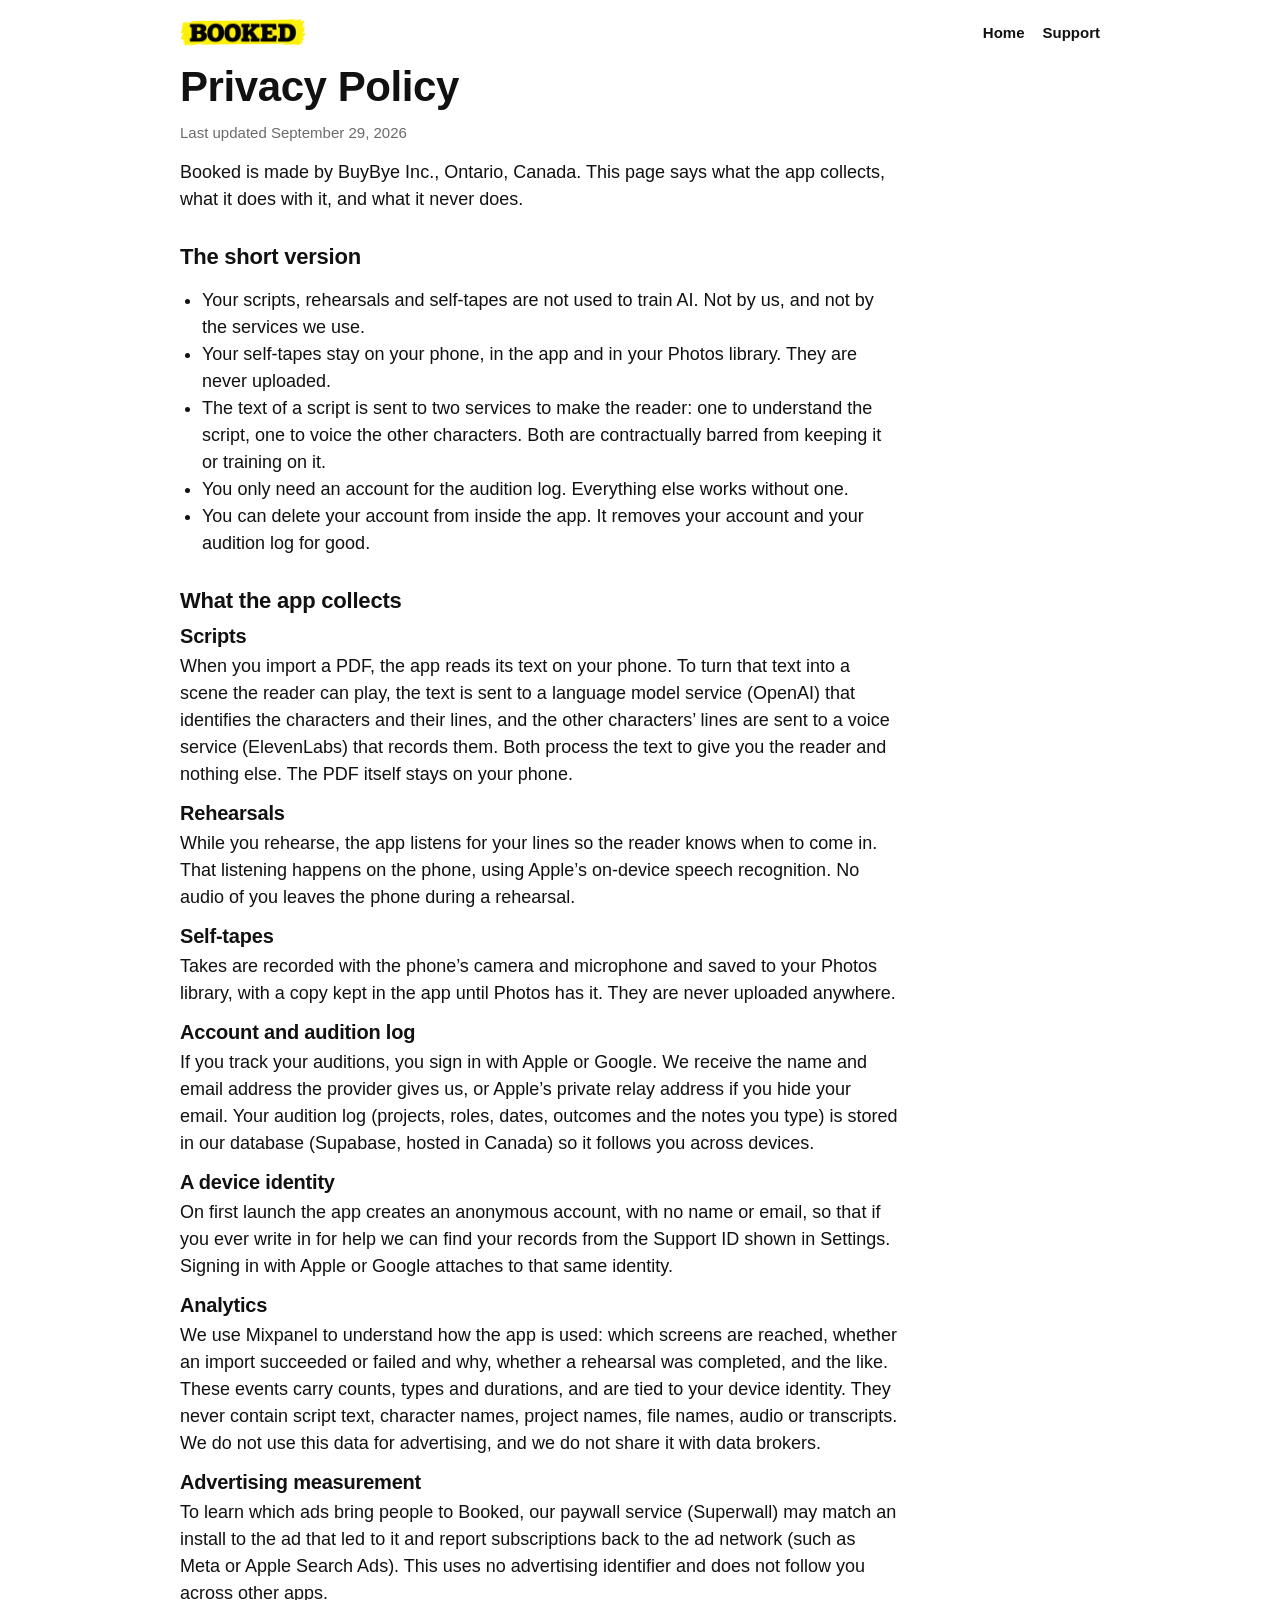
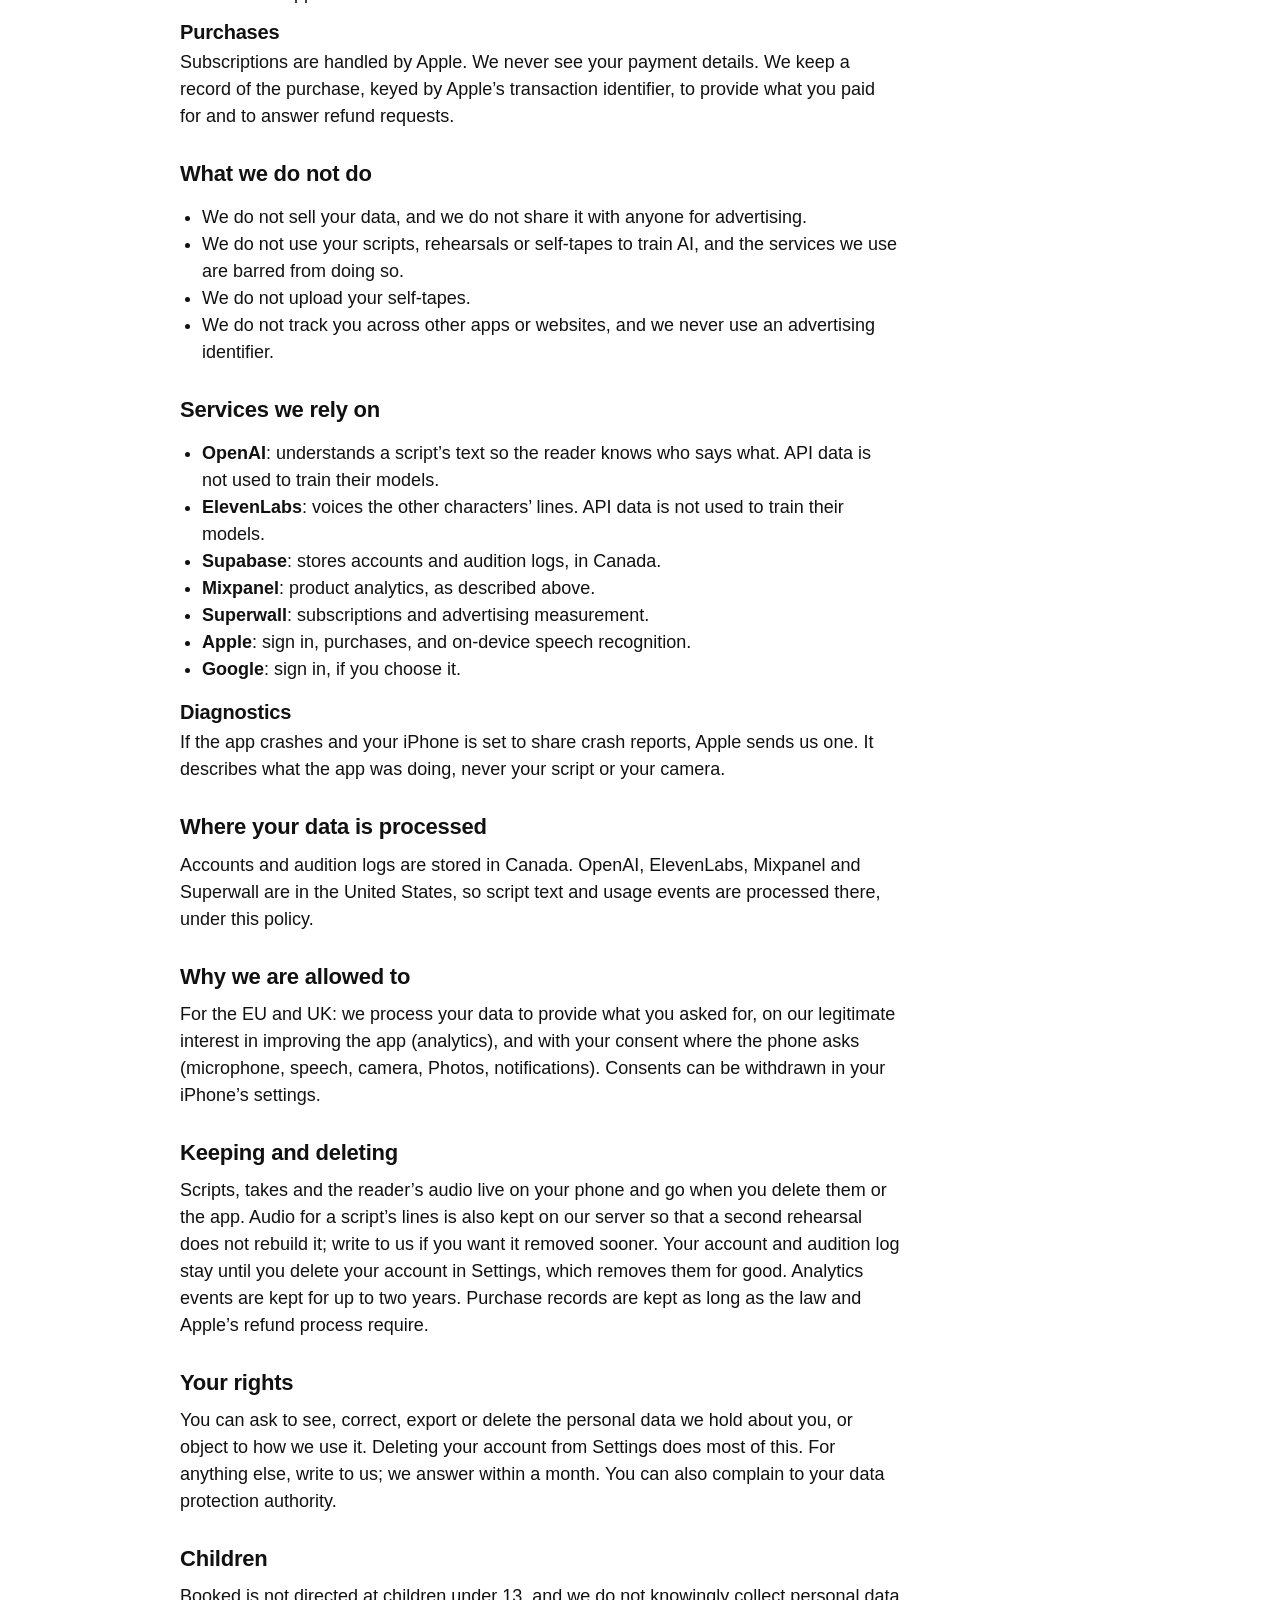
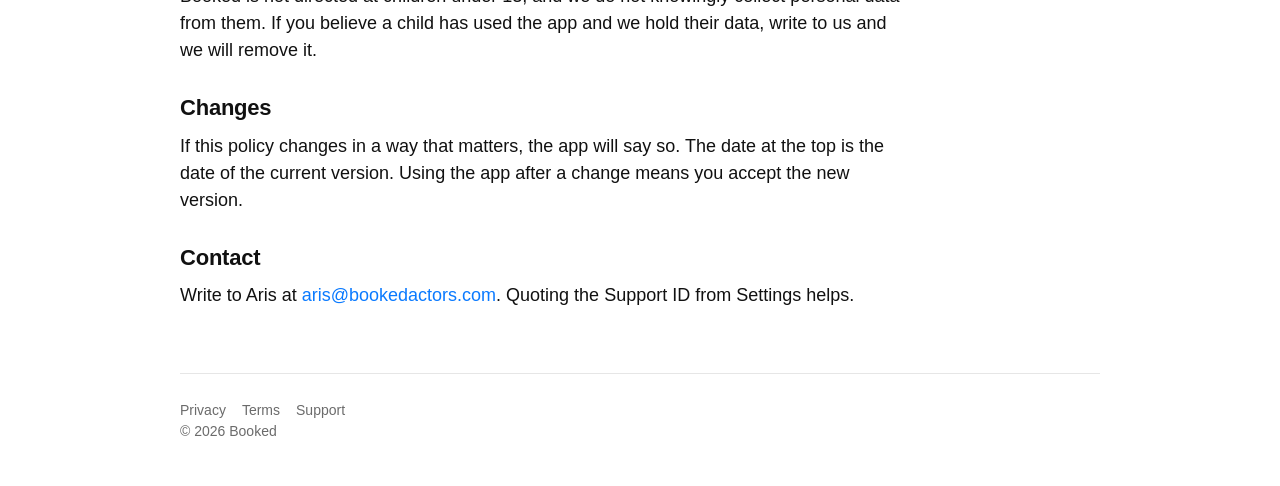
==== public/privacy.html @ 4ff5f03f "Legal pages: BuyBye Inc. named, ad measurement via Superwall in one paragraph, everything shorter" ====
<!DOCTYPE html>
<html lang="en">
<head>
  <meta charset="UTF-8" />
  <meta name="viewport" content="width=device-width, initial-scale=1" />
  <title>Privacy Policy: Booked</title>
  <meta name="description" content="How Booked handles your scripts, rehearsals, self-tapes, audition log and account." />
  <link rel="icon" href="favicon.png" />
  <link rel="apple-touch-icon" href="apple-touch-icon.png" />
  <link rel="canonical" href="https://bookedactors.com/privacy.html" />
  <link rel="stylesheet" href="site.css" />
  <script defer src="/_vercel/insights/script.js"></script>
</head>
<body>
<div class="wrap">
  <header class="top">
    <a class="brand" href="/"><img src="wordmark.png" alt="Booked" /></a>
    <nav><a href="/">Home</a><a href="support.html">Support</a></nav>
  </header>
  <main class="doc">
<h1>Privacy Policy</h1>
<p class="updated">Last updated September 29, 2026</p>
<p>Booked is made by BuyBye Inc., Ontario, Canada. This page says what the app collects, what it does with it, and what it never does.</p>
<h2>The short version</h2>
<ul>
  <li>Your scripts, rehearsals and self-tapes are not used to train AI. Not by us, and not by the services we use.</li>
  <li>Your self-tapes stay on your phone, in the app and in your Photos library. They are never uploaded.</li>
  <li>The text of a script is sent to two services to make the reader: one to understand the script, one to voice the other characters. Both are contractually barred from keeping it or training on it.</li>
  <li>You only need an account for the audition log. Everything else works without one.</li>
  <li>You can delete your account from inside the app. It removes your account and your audition log for good.</li>
</ul>
<h2>What the app collects</h2>
<h3>Scripts</h3>
<p>When you import a PDF, the app reads its text on your phone. To turn that text into a scene the reader can play, the text is sent to a language model service (OpenAI) that identifies the characters and their lines, and the other characters&rsquo; lines are sent to a voice service (ElevenLabs) that records them. Both process the text to give you the reader and nothing else. The PDF itself stays on your phone.</p>
<h3>Rehearsals</h3>
<p>While you rehearse, the app listens for your lines so the reader knows when to come in. That listening happens on the phone, using Apple&rsquo;s on-device speech recognition. No audio of you leaves the phone during a rehearsal.</p>
<h3>Self-tapes</h3>
<p>Takes are recorded with the phone&rsquo;s camera and microphone and saved to your Photos library, with a copy kept in the app until Photos has it. They are never uploaded anywhere.</p>
<h3>Account and audition log</h3>
<p>If you track your auditions, you sign in with Apple or Google. We receive the name and email address the provider gives us, or Apple&rsquo;s private relay address if you hide your email. Your audition log (projects, roles, dates, outcomes and the notes you type) is stored in our database (Supabase, hosted in Canada) so it follows you across devices.</p>
<h3>A device identity</h3>
<p>On first launch the app creates an anonymous account, with no name or email, so that if you ever write in for help we can find your records from the Support ID shown in Settings. Signing in with Apple or Google attaches to that same identity.</p>
<h3>Analytics</h3>
<p>We use Mixpanel to understand how the app is used: which screens are reached, whether an import succeeded or failed and why, whether a rehearsal was completed, and the like. These events carry counts, types and durations, and are tied to your device identity. They never contain script text, character names, project names, file names, audio or transcripts. We do not use this data for advertising, and we do not share it with data brokers.</p>
<h3>Advertising measurement</h3>
<p>To learn which ads bring people to Booked, our paywall service (Superwall) may match an install to the ad that led to it and report subscriptions back to the ad network (such as Meta or Apple Search Ads). This uses no advertising identifier and does not follow you across other apps.</p>
<h3>Purchases</h3>
<p>Subscriptions are handled by Apple. We never see your payment details. We keep a record of the purchase, keyed by Apple&rsquo;s transaction identifier, to provide what you paid for and to answer refund requests.</p>
<h2>What we do not do</h2>
<ul>
  <li>We do not sell your data, and we do not share it with anyone for advertising.</li>
  <li>We do not use your scripts, rehearsals or self-tapes to train AI, and the services we use are barred from doing so.</li>
  <li>We do not upload your self-tapes.</li>
  <li>We do not track you across other apps or websites, and we never use an advertising identifier.</li>
</ul>
<h2>Services we rely on</h2>
<ul>
  <li><strong>OpenAI</strong>: understands a script&rsquo;s text so the reader knows who says what. API data is not used to train their models.</li>
  <li><strong>ElevenLabs</strong>: voices the other characters&rsquo; lines. API data is not used to train their models.</li>
  <li><strong>Supabase</strong>: stores accounts and audition logs, in Canada.</li>
  <li><strong>Mixpanel</strong>: product analytics, as described above.</li>
  <li><strong>Superwall</strong>: subscriptions and advertising measurement.</li>
  <li><strong>Apple</strong>: sign in, purchases, and on-device speech recognition.</li>
  <li><strong>Google</strong>: sign in, if you choose it.</li>
</ul>
<h3>Diagnostics</h3>
<p>If the app crashes and your iPhone is set to share crash reports, Apple sends us one. It describes what the app was doing, never your script or your camera.</p>
<h2>Where your data is processed</h2>
<p>Accounts and audition logs are stored in Canada. OpenAI, ElevenLabs, Mixpanel and Superwall are in the United States, so script text and usage events are processed there, under this policy.</p>
<h2>Why we are allowed to</h2>
<p>For the EU and UK: we process your data to provide what you asked for, on our legitimate interest in improving the app (analytics), and with your consent where the phone asks (microphone, speech, camera, Photos, notifications). Consents can be withdrawn in your iPhone&rsquo;s settings.</p>
<h2>Keeping and deleting</h2>
<p>Scripts, takes and the reader&rsquo;s audio live on your phone and go when you delete them or the app. Audio for a script&rsquo;s lines is also kept on our server so that a second rehearsal does not rebuild it; write to us if you want it removed sooner. Your account and audition log stay until you delete your account in Settings, which removes them for good. Analytics events are kept for up to two years. Purchase records are kept as long as the law and Apple&rsquo;s refund process require.</p>
<h2>Your rights</h2>
<p>You can ask to see, correct, export or delete the personal data we hold about you, or object to how we use it. Deleting your account from Settings does most of this. For anything else, write to us; we answer within a month. You can also complain to your data protection authority.</p>
<h2>Children</h2>
<p>Booked is not directed at children under 13, and we do not knowingly collect personal data from them. If you believe a child has used the app and we hold their data, write to us and we will remove it.</p>
<h2>Changes</h2>
<p>If this policy changes in a way that matters, the app will say so. The date at the top is the date of the current version. Using the app after a change means you accept the new version.</p>
<h2>Contact</h2>
<p>Write to Aris at <a href="mailto:aris@bookedactors.com">aris@bookedactors.com</a>. Quoting the Support ID from Settings helps.</p>
  </main>
  <footer>
    <div><a href="privacy.html">Privacy</a><a href="terms.html">Terms</a><a href="support.html">Support</a></div>
    <div>&copy; 2026 Booked</div>
  </footer>
</div>
</body>
</html>
---- public/site.css ----
:root {
  --yellow: #ffeb3b;
  --ink: #111111;
  --paper: #ffffff;
  --muted: #6b6b6b;
  --rule: #e6e6e6;
  --blue: #0a7aff;
  --soft: #f4f4f6;
  --max: 720px;
}
@media (prefers-color-scheme: dark) {
  :root { --ink: #f2f2f2; --paper: #0e0e0e; --muted: #a0a0a0; --rule: #262626; --yellow: #fadb33; --blue: #3b8fff; --soft: #1a1a1c; }
}
* { box-sizing: border-box; }
html { -webkit-text-size-adjust: 100%; scroll-behavior: smooth; }
body {
  margin: 0; background: var(--paper); color: var(--ink);
  font-family: -apple-system, BlinkMacSystemFont, "SF Pro Text", "Helvetica Neue", Helvetica, Arial, sans-serif;
  font-size: 18px; line-height: 1.5;
}
a { color: var(--blue); text-decoration: none; }
a:hover { text-decoration: underline; }
.wrap { max-width: var(--max); margin: 0 auto; padding: 0 20px; }
header.top { display: flex; align-items: center; justify-content: space-between; padding: 18px 0 8px; }
header.top .brand img { height: 28px; width: auto; display: block; }
header.top nav a { color: var(--ink); margin-left: 18px; font-weight: 600; font-size: 15px; }
.mark { background: linear-gradient(transparent 55%, var(--yellow) 55%, var(--yellow) 92%, transparent 92%); padding: 0 3px; }
@media (prefers-color-scheme: dark) { .mark { color: #111; background: linear-gradient(transparent 12%, var(--yellow) 12%, var(--yellow) 92%, transparent 92%); } }
h1, h2, h3 { line-height: 1.1; letter-spacing: -0.01em; margin: 0 0 12px; }
h1 { font-size: clamp(36px, 9vw, 56px); font-weight: 800; }
h2 { font-size: clamp(26px, 6vw, 34px); font-weight: 800; }
h3 { font-size: 20px; font-weight: 700; margin-bottom: 6px; }
p { margin: 0 0 14px; }
.lead { font-size: clamp(18px, 4.6vw, 22px); color: var(--muted); }

/* Hero: the ask first, the picture second */
.hero { padding: 22px 0 10px; text-align: center; }
.hero .lead { max-width: 560px; margin: 0 auto 22px; }
.stores { display: flex; gap: 10px; justify-content: center; flex-wrap: wrap; margin-bottom: 30px; }
.store {
  display: inline-flex; align-items: center; gap: 10px; min-width: 160px; height: 54px; padding: 0 16px 0 12px;
  border-radius: 12px; background: var(--ink); color: var(--paper); text-align: left; line-height: 1.05;
}
.store svg { width: 24px; height: 24px; flex: none; fill: currentColor; }
.store small { display: block; font-size: 11px; font-weight: 500; opacity: 0.85; }
.store b { display: block; font-size: 17px; font-weight: 700; }
.store.soon { background: var(--soft); color: var(--muted); border: 1px solid var(--rule); cursor: default; }
.store.soon:hover { text-decoration: none; }
.stores-note { color: var(--muted); font-size: 14px; margin: 0 0 22px; }

/* Waitlist: the one thing a visitor can do before launch */
.waitlist { max-width: 480px; margin: 0 auto 26px; }
.waitlist form { display: flex; gap: 8px; }
.waitlist input {
  flex: 1; min-width: 0; height: 52px; padding: 0 14px; font-size: 17px; border-radius: 12px;
  border: 1.5px solid var(--rule); background: var(--paper); color: var(--ink);
}
.waitlist input:focus { outline: none; border-color: var(--ink); }
.waitlist button {
  height: 52px; padding: 0 18px; border: 0; border-radius: 12px; background: var(--yellow); color: #111;
  font-size: 16px; font-weight: 800; cursor: pointer; white-space: nowrap;
}
.waitlist button:disabled { opacity: 0.6; cursor: default; }
.waitlist .why { color: var(--muted); font-size: 14px; margin: 8px 0 0; }
.waitlist .done { font-weight: 700; margin: 8px 0 0; }
.waitlist .err { color: #c62828; font-size: 14px; margin: 8px 0 0; }

/* A drawn phone around each screenshot: black bezel, thin edge highlight, the
   screenshot's own status bar and island inside it */
.device {
  display: block; width: min(300px, 78%); margin: 10px auto 0; padding: 11px;
  background: #0b0b0b; border-radius: 46px;
  box-shadow: 0 0 0 1.5px #3a3a3a, 0 0 0 3px #161616, 0 28px 56px rgba(0,0,0,0.28);
}
.device img { display: block; width: 100%; height: auto; border-radius: 36px; background: #000; }
.device.small { width: min(230px, 62%); }
/* Held sideways, the way a self-tape is filmed */
.device.wide { width: min(640px, 96%); padding: 11px; border-radius: 46px; }
.device.wide img { border-radius: 36px; }
/* The headshot: a rounded square, centred beside the paragraph */
.founder { align-items: center; }
.founder .disc { border-radius: 22px; align-items: center; }
.founder .disc img { width: 100%; height: 100%; object-fit: cover; }
.device.will-rise { opacity: 0; transform: translateY(28px) scale(0.985); transition: opacity 0.7s ease-out, transform 0.7s cubic-bezier(0.2, 0.7, 0.2, 1); }
.device.risen { opacity: 1; transform: none; }

section { padding: 38px 0; border-top: 1px solid var(--rule); }

/* Bands: the App Store screenshots' white / black / yellow, one benefit each */
.band { padding: 46px 0; border-top: 0; }
.band h2 { font-size: clamp(34px, 9vw, 52px); font-weight: 900; line-height: 1.02; letter-spacing: -0.02em; }
.band .lead { max-width: 560px; }
.band .device { margin-top: 30px; }
.band.black { background: #111; color: #fff; }
.band.black .lead, .band.black p { color: #cfcfcf; }
.band.black .founder p { color: #dcdcdc; }
.band.black .sign { color: #fff; }
.band.black .mark { color: #111; background: linear-gradient(transparent 12%, var(--yellow) 12%, var(--yellow) 92%, transparent 92%); }
.band.yellow { background: var(--yellow); color: #111; }
.band.yellow .lead, .band.yellow p { color: #3a3a1a; }
.band.yellow .mark.white { color: #111; background: linear-gradient(transparent 12%, #fff 12%, #fff 92%, transparent 92%); }
.band.yellow .phone { box-shadow: 0 24px 50px rgba(0,0,0,0.25); }
.band + .band { border-top: 0; }
.benefit { padding: 14px 0; }
.benefit + .benefit { border-top: 1px solid var(--rule); }
.benefit p { color: var(--muted); margin: 0; }
.quiet { color: var(--muted); }

.founder { display: grid; grid-template-columns: 96px 1fr; gap: 18px; align-items: start; }
.founder .disc { width: 96px; height: 96px; border-radius: 50%; background: var(--yellow); overflow: hidden; display: flex; align-items: flex-end; justify-content: center; }
.founder .disc img { width: 100%; height: auto; display: block; }
.founder .sign { font-weight: 700; margin-top: 6px; }
.founder .portrait { display: flex; flex-direction: column; align-items: center; gap: 10px; }
.imdb { display: inline-block; background: #f5c518; color: #111; font-weight: 900; font-size: 13px; letter-spacing: 0.02em; padding: 4px 9px; border-radius: 5px; line-height: 1.2; }
.imdb:hover { text-decoration: none; opacity: 0.9; }
.promise { background: var(--yellow); color: #111; border-radius: 18px; padding: 22px; font-size: clamp(19px, 5vw, 24px); font-weight: 800; line-height: 1.25; }

details { border-top: 1px solid var(--rule); padding: 14px 0; }
summary { cursor: pointer; font-weight: 700; font-size: 18px; list-style: none; display: flex; justify-content: space-between; align-items: center; }
summary::-webkit-details-marker { display: none; }
summary::after { content: "+"; font-weight: 400; color: var(--muted); margin-left: 12px; }
details[open] summary::after { content: "\2013"; }
details p { color: var(--muted); margin: 10px 0 0; }

.cta { text-align: center; }
footer { border-top: 1px solid var(--rule); padding: 26px 0 44px; color: var(--muted); font-size: 14px; }
footer a { color: var(--muted); margin-right: 16px; }
footer .made { margin-top: 8px; }

.doc { max-width: 720px; padding: 10px 0 50px; }
.doc h1 { font-size: clamp(30px, 7vw, 42px); }
.doc h2 { font-size: 22px; margin-top: 32px; }
.doc p, .doc li { color: var(--ink); }
.doc .updated { color: var(--muted); font-size: 15px; }
.doc ul { padding-left: 22px; }

@media (min-width: 720px) {
  :root { --max: 960px; }
  .hero { padding-top: 34px; }
  .founder { grid-template-columns: 120px 1fr; gap: 24px; }
  .founder .disc { width: 120px; height: 120px; }
  /* Desktop: words on one side, the phone on the other, sides alternating band by band */
  .split { display: grid; grid-template-columns: 1.15fr 0.85fr; gap: 40px; align-items: center; }
  .split.flip { grid-template-columns: 0.85fr 1.15fr; }
  .split.flip .text { order: 2; }
  .split.flip .device { order: 1; }
  .split .device, .split .device.small { margin: 0 auto; width: min(280px, 100%); }
  .split .device.wide { width: min(700px, 100%); }
  .split:has(.device.wide), .split.flip:has(.device.wide) { grid-template-columns: 1.45fr 0.55fr; gap: 28px; }
  .band .device { margin-top: 0; }
  .hero.split { text-align: left; }
  .hero.split .lead { margin-left: 0; }
  .hero.split .stores { justify-content: flex-start; }
  .band .split .text h2 { font-size: clamp(38px, 5vw, 56px); }
}
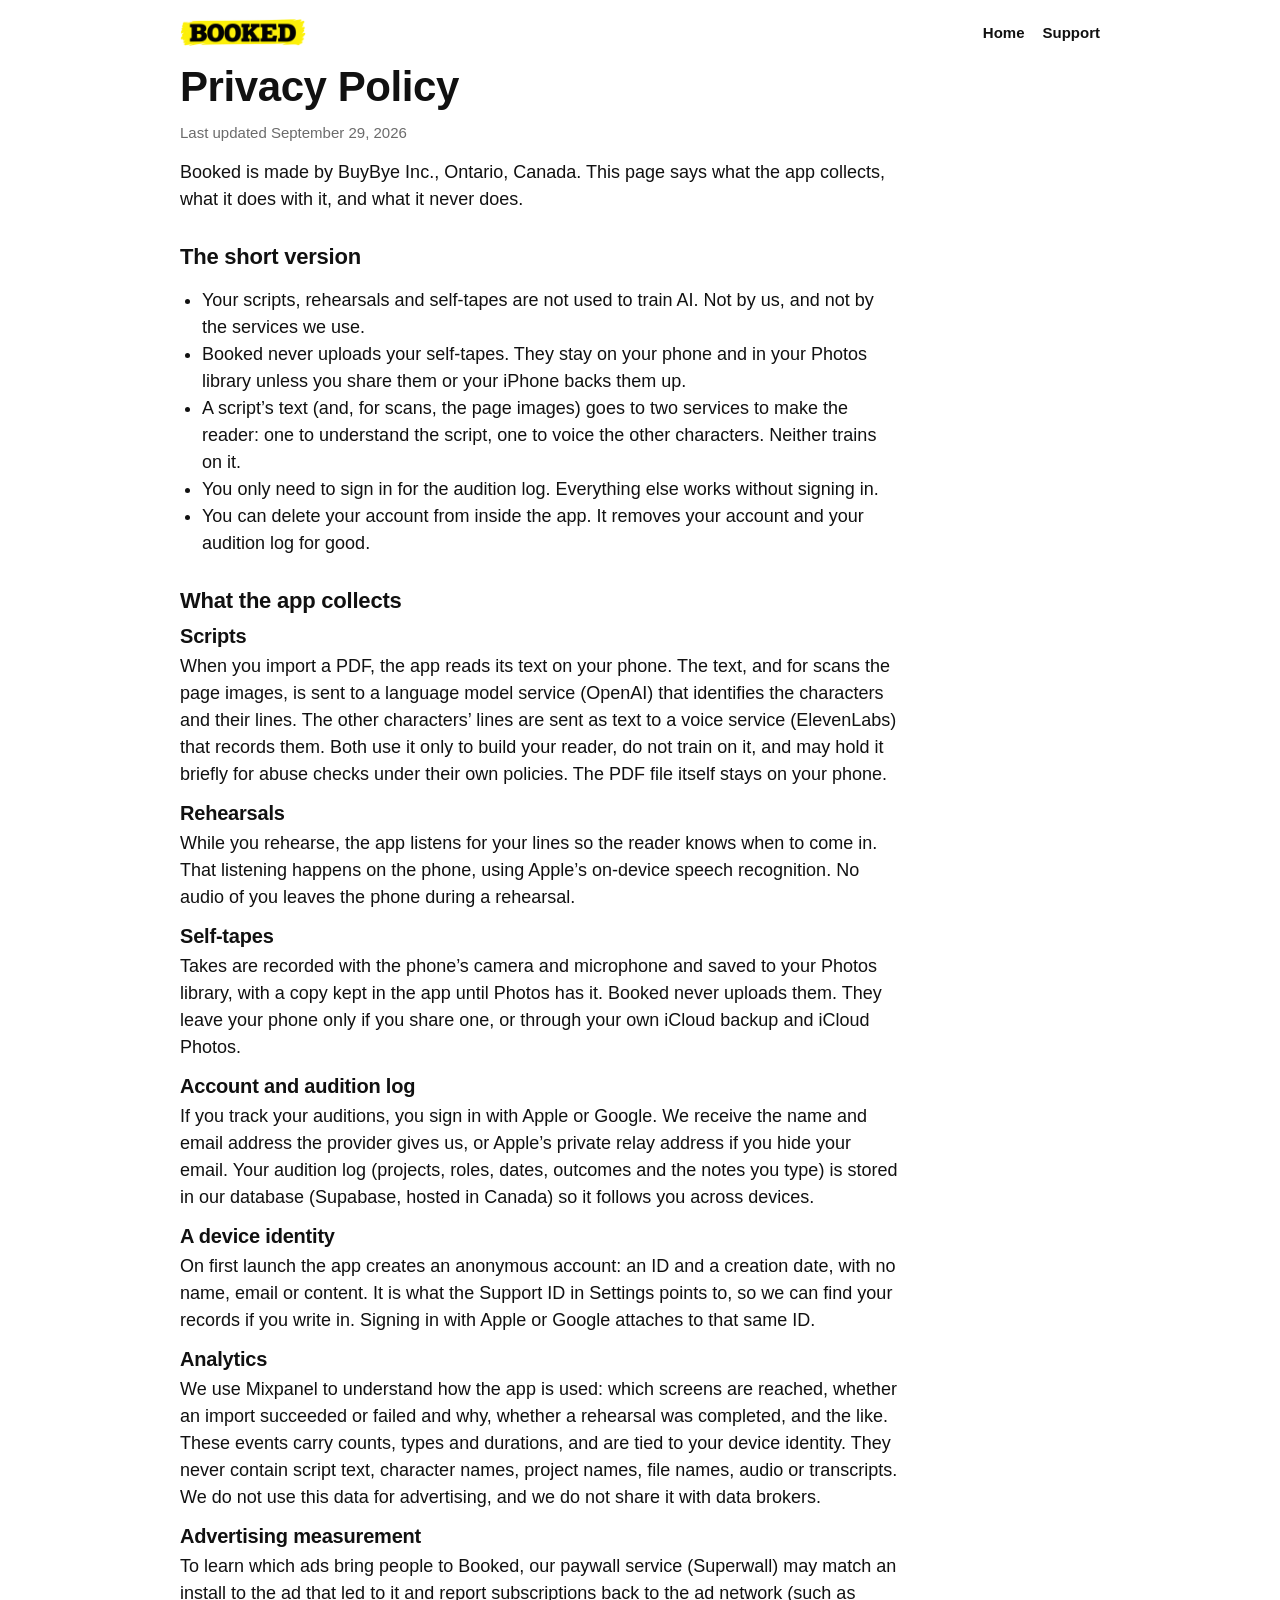
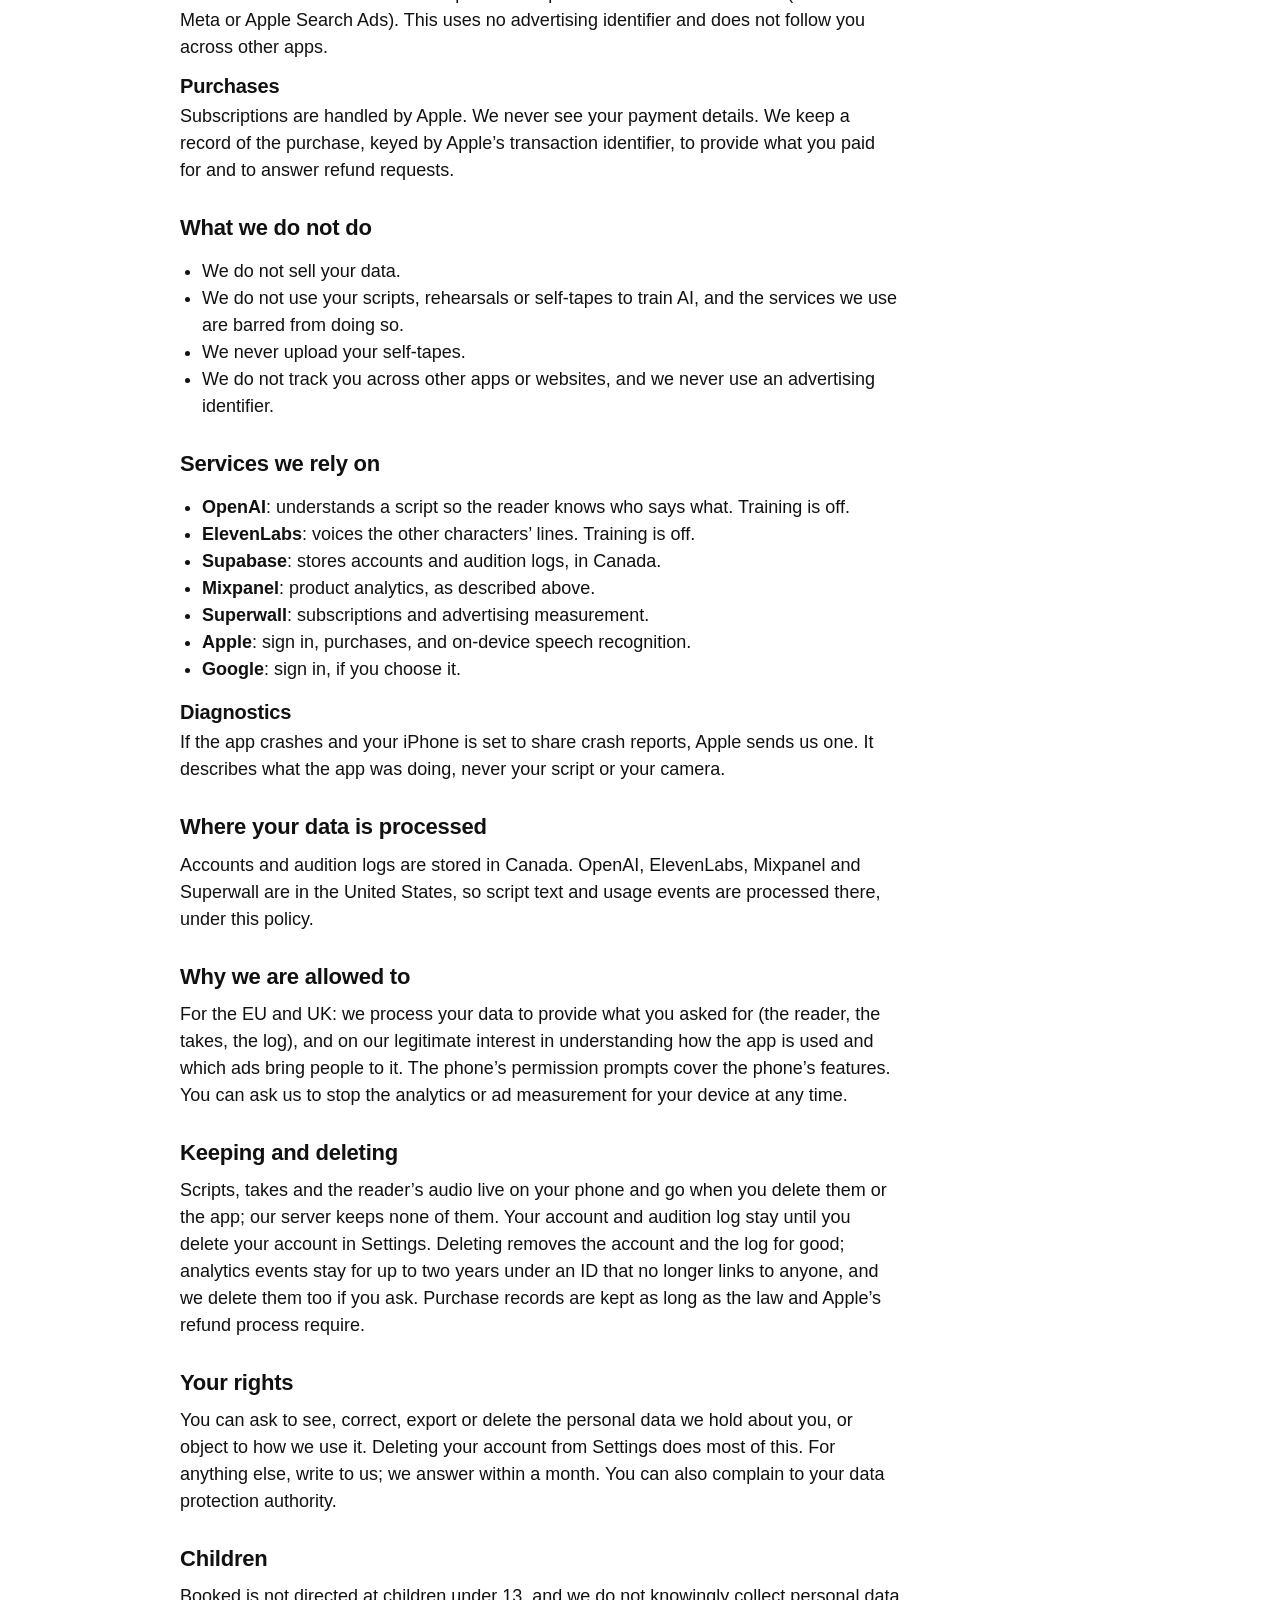
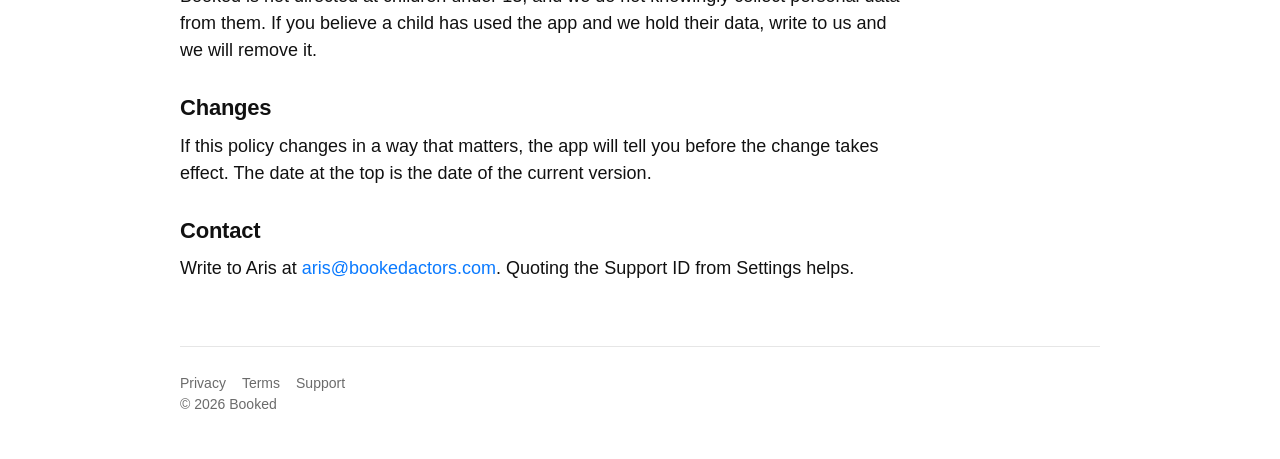
==== commit 40638e96: "Legal pages: promises matched to what the app does (uploads, retention, anonymous ID, deletion, ad s" ====
--- a/public/privacy.html
+++ b/public/privacy.html
@@ -24,22 +24,22 @@
 <h2>The short version</h2>
 <ul>
   <li>Your scripts, rehearsals and self-tapes are not used to train AI. Not by us, and not by the services we use.</li>
-  <li>Your self-tapes stay on your phone, in the app and in your Photos library. They are never uploaded.</li>
-  <li>The text of a script is sent to two services to make the reader: one to understand the script, one to voice the other characters. Both are contractually barred from keeping it or training on it.</li>
-  <li>You only need an account for the audition log. Everything else works without one.</li>
+  <li>Booked never uploads your self-tapes. They stay on your phone and in your Photos library unless you share them or your iPhone backs them up.</li>
+  <li>A script&rsquo;s text (and, for scans, the page images) goes to two services to make the reader: one to understand the script, one to voice the other characters. Neither trains on it.</li>
+  <li>You only need to sign in for the audition log. Everything else works without signing in.</li>
   <li>You can delete your account from inside the app. It removes your account and your audition log for good.</li>
 </ul>
 <h2>What the app collects</h2>
 <h3>Scripts</h3>
-<p>When you import a PDF, the app reads its text on your phone. To turn that text into a scene the reader can play, the text is sent to a language model service (OpenAI) that identifies the characters and their lines, and the other characters&rsquo; lines are sent to a voice service (ElevenLabs) that records them. Both process the text to give you the reader and nothing else. The PDF itself stays on your phone.</p>
+<p>When you import a PDF, the app reads its text on your phone. The text, and for scans the page images, is sent to a language model service (OpenAI) that identifies the characters and their lines. The other characters&rsquo; lines are sent as text to a voice service (ElevenLabs) that records them. Both use it only to build your reader, do not train on it, and may hold it briefly for abuse checks under their own policies. The PDF file itself stays on your phone.</p>
 <h3>Rehearsals</h3>
 <p>While you rehearse, the app listens for your lines so the reader knows when to come in. That listening happens on the phone, using Apple&rsquo;s on-device speech recognition. No audio of you leaves the phone during a rehearsal.</p>
 <h3>Self-tapes</h3>
-<p>Takes are recorded with the phone&rsquo;s camera and microphone and saved to your Photos library, with a copy kept in the app until Photos has it. They are never uploaded anywhere.</p>
+<p>Takes are recorded with the phone&rsquo;s camera and microphone and saved to your Photos library, with a copy kept in the app until Photos has it. Booked never uploads them. They leave your phone only if you share one, or through your own iCloud backup and iCloud Photos.</p>
 <h3>Account and audition log</h3>
 <p>If you track your auditions, you sign in with Apple or Google. We receive the name and email address the provider gives us, or Apple&rsquo;s private relay address if you hide your email. Your audition log (projects, roles, dates, outcomes and the notes you type) is stored in our database (Supabase, hosted in Canada) so it follows you across devices.</p>
 <h3>A device identity</h3>
-<p>On first launch the app creates an anonymous account, with no name or email, so that if you ever write in for help we can find your records from the Support ID shown in Settings. Signing in with Apple or Google attaches to that same identity.</p>
+<p>On first launch the app creates an anonymous account: an ID and a creation date, with no name, email or content. It is what the Support ID in Settings points to, so we can find your records if you write in. Signing in with Apple or Google attaches to that same ID.</p>
 <h3>Analytics</h3>
 <p>We use Mixpanel to understand how the app is used: which screens are reached, whether an import succeeded or failed and why, whether a rehearsal was completed, and the like. These events carry counts, types and durations, and are tied to your device identity. They never contain script text, character names, project names, file names, audio or transcripts. We do not use this data for advertising, and we do not share it with data brokers.</p>
 <h3>Advertising measurement</h3>
@@ -48,15 +48,15 @@
 <p>Subscriptions are handled by Apple. We never see your payment details. We keep a record of the purchase, keyed by Apple&rsquo;s transaction identifier, to provide what you paid for and to answer refund requests.</p>
 <h2>What we do not do</h2>
 <ul>
-  <li>We do not sell your data, and we do not share it with anyone for advertising.</li>
+  <li>We do not sell your data.</li>
   <li>We do not use your scripts, rehearsals or self-tapes to train AI, and the services we use are barred from doing so.</li>
-  <li>We do not upload your self-tapes.</li>
+  <li>We never upload your self-tapes.</li>
   <li>We do not track you across other apps or websites, and we never use an advertising identifier.</li>
 </ul>
 <h2>Services we rely on</h2>
 <ul>
-  <li><strong>OpenAI</strong>: understands a script&rsquo;s text so the reader knows who says what. API data is not used to train their models.</li>
-  <li><strong>ElevenLabs</strong>: voices the other characters&rsquo; lines. API data is not used to train their models.</li>
+  <li><strong>OpenAI</strong>: understands a script so the reader knows who says what. Training is off.</li>
+  <li><strong>ElevenLabs</strong>: voices the other characters&rsquo; lines. Training is off.</li>
   <li><strong>Supabase</strong>: stores accounts and audition logs, in Canada.</li>
   <li><strong>Mixpanel</strong>: product analytics, as described above.</li>
   <li><strong>Superwall</strong>: subscriptions and advertising measurement.</li>
@@ -68,15 +68,15 @@
 <h2>Where your data is processed</h2>
 <p>Accounts and audition logs are stored in Canada. OpenAI, ElevenLabs, Mixpanel and Superwall are in the United States, so script text and usage events are processed there, under this policy.</p>
 <h2>Why we are allowed to</h2>
-<p>For the EU and UK: we process your data to provide what you asked for, on our legitimate interest in improving the app (analytics), and with your consent where the phone asks (microphone, speech, camera, Photos, notifications). Consents can be withdrawn in your iPhone&rsquo;s settings.</p>
+<p>For the EU and UK: we process your data to provide what you asked for (the reader, the takes, the log), and on our legitimate interest in understanding how the app is used and which ads bring people to it. The phone&rsquo;s permission prompts cover the phone&rsquo;s features. You can ask us to stop the analytics or ad measurement for your device at any time.</p>
 <h2>Keeping and deleting</h2>
-<p>Scripts, takes and the reader&rsquo;s audio live on your phone and go when you delete them or the app. Audio for a script&rsquo;s lines is also kept on our server so that a second rehearsal does not rebuild it; write to us if you want it removed sooner. Your account and audition log stay until you delete your account in Settings, which removes them for good. Analytics events are kept for up to two years. Purchase records are kept as long as the law and Apple&rsquo;s refund process require.</p>
+<p>Scripts, takes and the reader&rsquo;s audio live on your phone and go when you delete them or the app; our server keeps none of them. Your account and audition log stay until you delete your account in Settings. Deleting removes the account and the log for good; analytics events stay for up to two years under an ID that no longer links to anyone, and we delete them too if you ask. Purchase records are kept as long as the law and Apple&rsquo;s refund process require.</p>
 <h2>Your rights</h2>
 <p>You can ask to see, correct, export or delete the personal data we hold about you, or object to how we use it. Deleting your account from Settings does most of this. For anything else, write to us; we answer within a month. You can also complain to your data protection authority.</p>
 <h2>Children</h2>
 <p>Booked is not directed at children under 13, and we do not knowingly collect personal data from them. If you believe a child has used the app and we hold their data, write to us and we will remove it.</p>
 <h2>Changes</h2>
-<p>If this policy changes in a way that matters, the app will say so. The date at the top is the date of the current version. Using the app after a change means you accept the new version.</p>
+<p>If this policy changes in a way that matters, the app will tell you before the change takes effect. The date at the top is the date of the current version.</p>
 <h2>Contact</h2>
 <p>Write to Aris at <a href="mailto:aris@bookedactors.com">aris@bookedactors.com</a>. Quoting the Support ID from Settings helps.</p>
   </main>
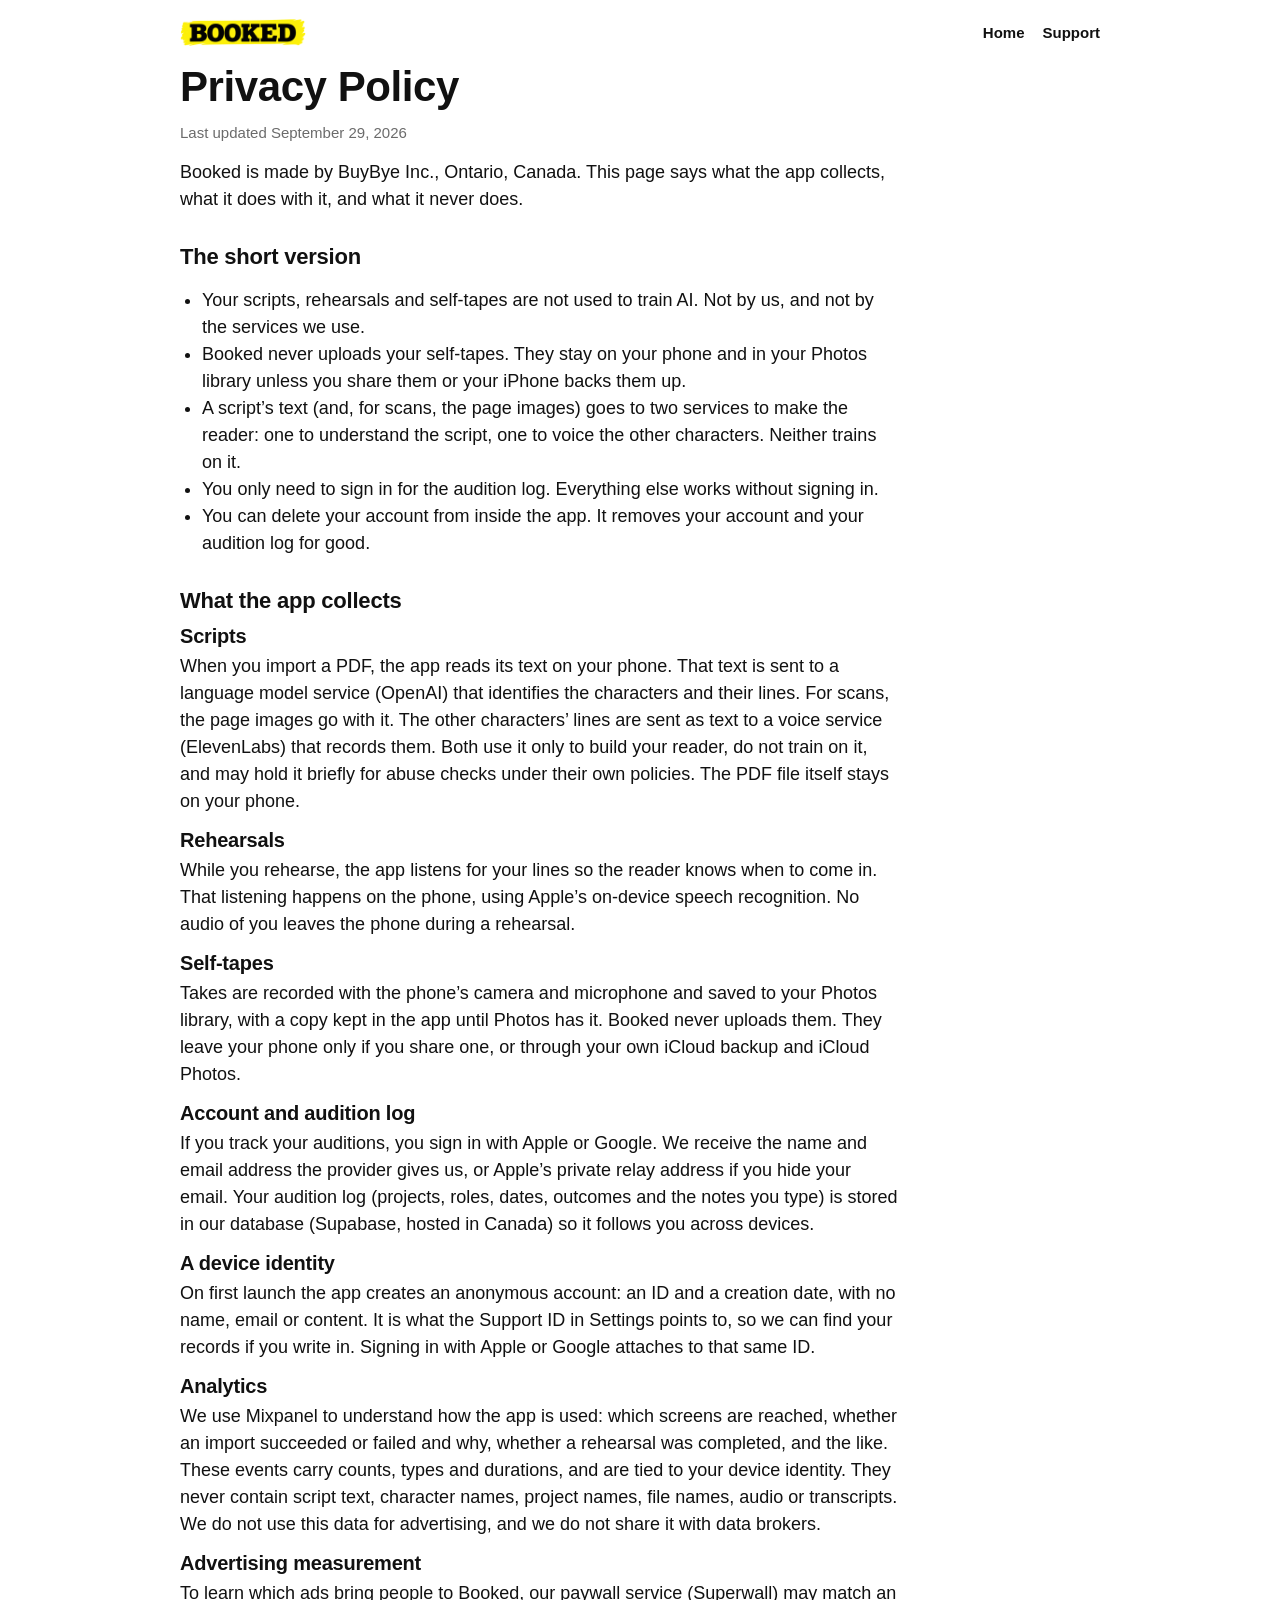
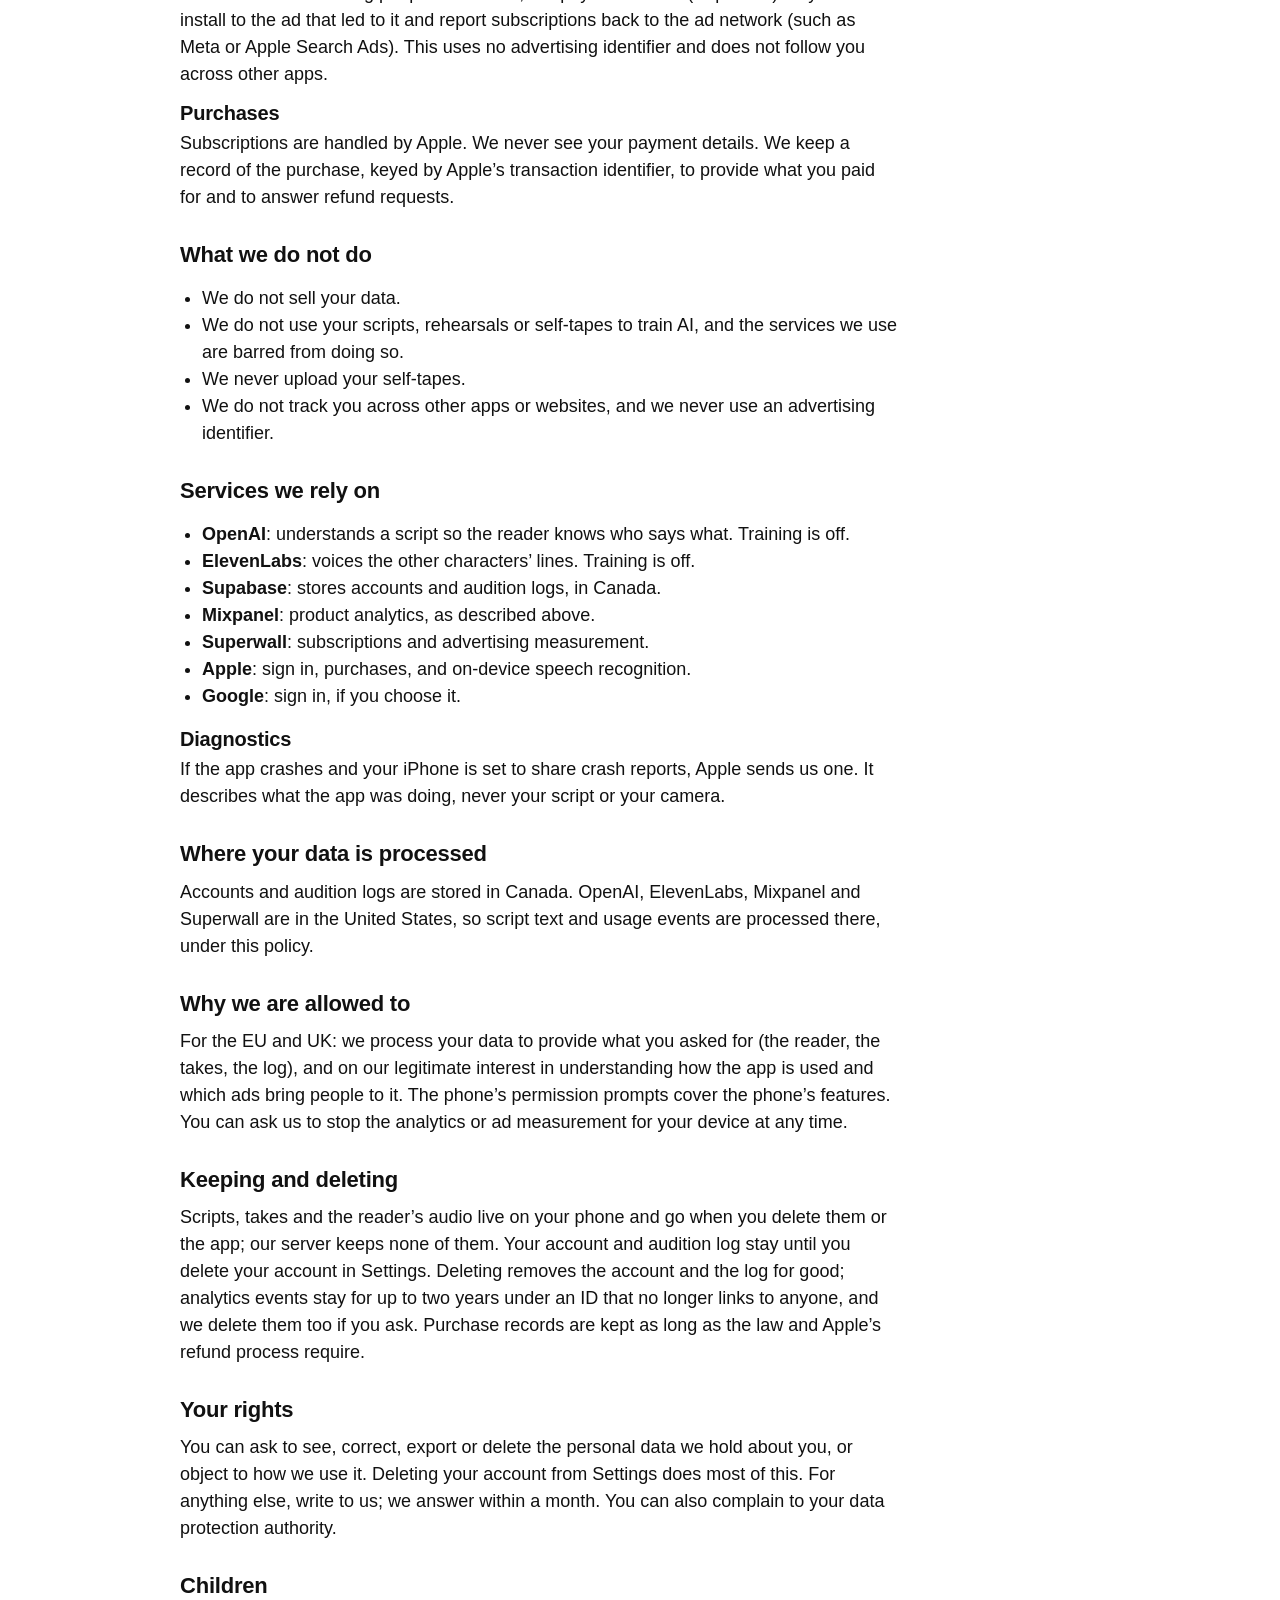
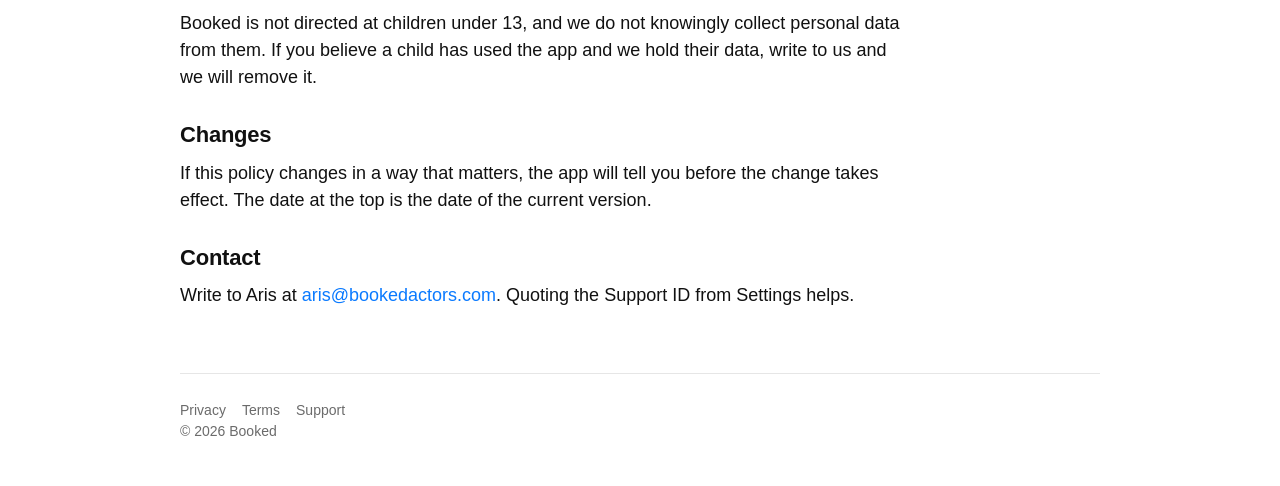
==== commit a8d1a110: "Home: shorter hero, 'has the numbers', dark mode inverts the black bands too, square headshot centre" ====
--- a/public/privacy.html
+++ b/public/privacy.html
@@ -31,7 +31,7 @@
 </ul>
 <h2>What the app collects</h2>
 <h3>Scripts</h3>
-<p>When you import a PDF, the app reads its text on your phone. The text, and for scans the page images, is sent to a language model service (OpenAI) that identifies the characters and their lines. The other characters&rsquo; lines are sent as text to a voice service (ElevenLabs) that records them. Both use it only to build your reader, do not train on it, and may hold it briefly for abuse checks under their own policies. The PDF file itself stays on your phone.</p>
+<p>When you import a PDF, the app reads its text on your phone. That text is sent to a language model service (OpenAI) that identifies the characters and their lines. For scans, the page images go with it. The other characters&rsquo; lines are sent as text to a voice service (ElevenLabs) that records them. Both use it only to build your reader, do not train on it, and may hold it briefly for abuse checks under their own policies. The PDF file itself stays on your phone.</p>
 <h3>Rehearsals</h3>
 <p>While you rehearse, the app listens for your lines so the reader knows when to come in. That listening happens on the phone, using Apple&rsquo;s on-device speech recognition. No audio of you leaves the phone during a rehearsal.</p>
 <h3>Self-tapes</h3>
--- a/public/site.css
+++ b/public/site.css
@@ -77,10 +77,6 @@
 /* Held sideways, the way a self-tape is filmed */
 .device.wide { width: min(640px, 96%); padding: 11px; border-radius: 46px; }
 .device.wide img { border-radius: 36px; }
-/* The headshot: a rounded square, centred beside the paragraph */
-.founder { align-items: center; }
-.founder .disc { border-radius: 22px; align-items: center; }
-.founder .disc img { width: 100%; height: 100%; object-fit: cover; }
 .device.will-rise { opacity: 0; transform: translateY(28px) scale(0.985); transition: opacity 0.7s ease-out, transform 0.7s cubic-bezier(0.2, 0.7, 0.2, 1); }
 .device.risen { opacity: 1; transform: none; }
 
@@ -101,14 +97,22 @@
 .band.yellow .mark.white { color: #111; background: linear-gradient(transparent 12%, #fff 12%, #fff 92%, transparent 92%); }
 .band.yellow .phone { box-shadow: 0 24px 50px rgba(0,0,0,0.25); }
 .band + .band { border-top: 0; }
+/* Dark mode inverts both ways: the white bands go black above, and the black bands go light here */
+@media (prefers-color-scheme: dark) {
+  .band.black { background: #f2f2f2; color: #111; }
+  .band.black .lead, .band.black p { color: #555; }
+  .band.black .founder p { color: #333; }
+  .band.black .sign { color: #111; }
+}
 .benefit { padding: 14px 0; }
 .benefit + .benefit { border-top: 1px solid var(--rule); }
 .benefit p { color: var(--muted); margin: 0; }
 .quiet { color: var(--muted); }
 
-.founder { display: grid; grid-template-columns: 96px 1fr; gap: 18px; align-items: start; }
-.founder .disc { width: 96px; height: 96px; border-radius: 50%; background: var(--yellow); overflow: hidden; display: flex; align-items: flex-end; justify-content: center; }
-.founder .disc img { width: 100%; height: auto; display: block; }
+/* The headshot: a rounded square, centred beside the paragraph */
+.founder { display: grid; grid-template-columns: 96px 1fr; gap: 18px; align-items: center; }
+.founder .disc { width: 96px; height: 96px; border-radius: 22px; background: var(--yellow); overflow: hidden; }
+.founder .disc img { width: 100%; height: 100%; object-fit: cover; display: block; }
 .founder .sign { font-weight: 700; margin-top: 6px; }
 .founder .portrait { display: flex; flex-direction: column; align-items: center; gap: 10px; }
 .imdb { display: inline-block; background: #f5c518; color: #111; font-weight: 900; font-size: 13px; letter-spacing: 0.02em; padding: 4px 9px; border-radius: 5px; line-height: 1.2; }
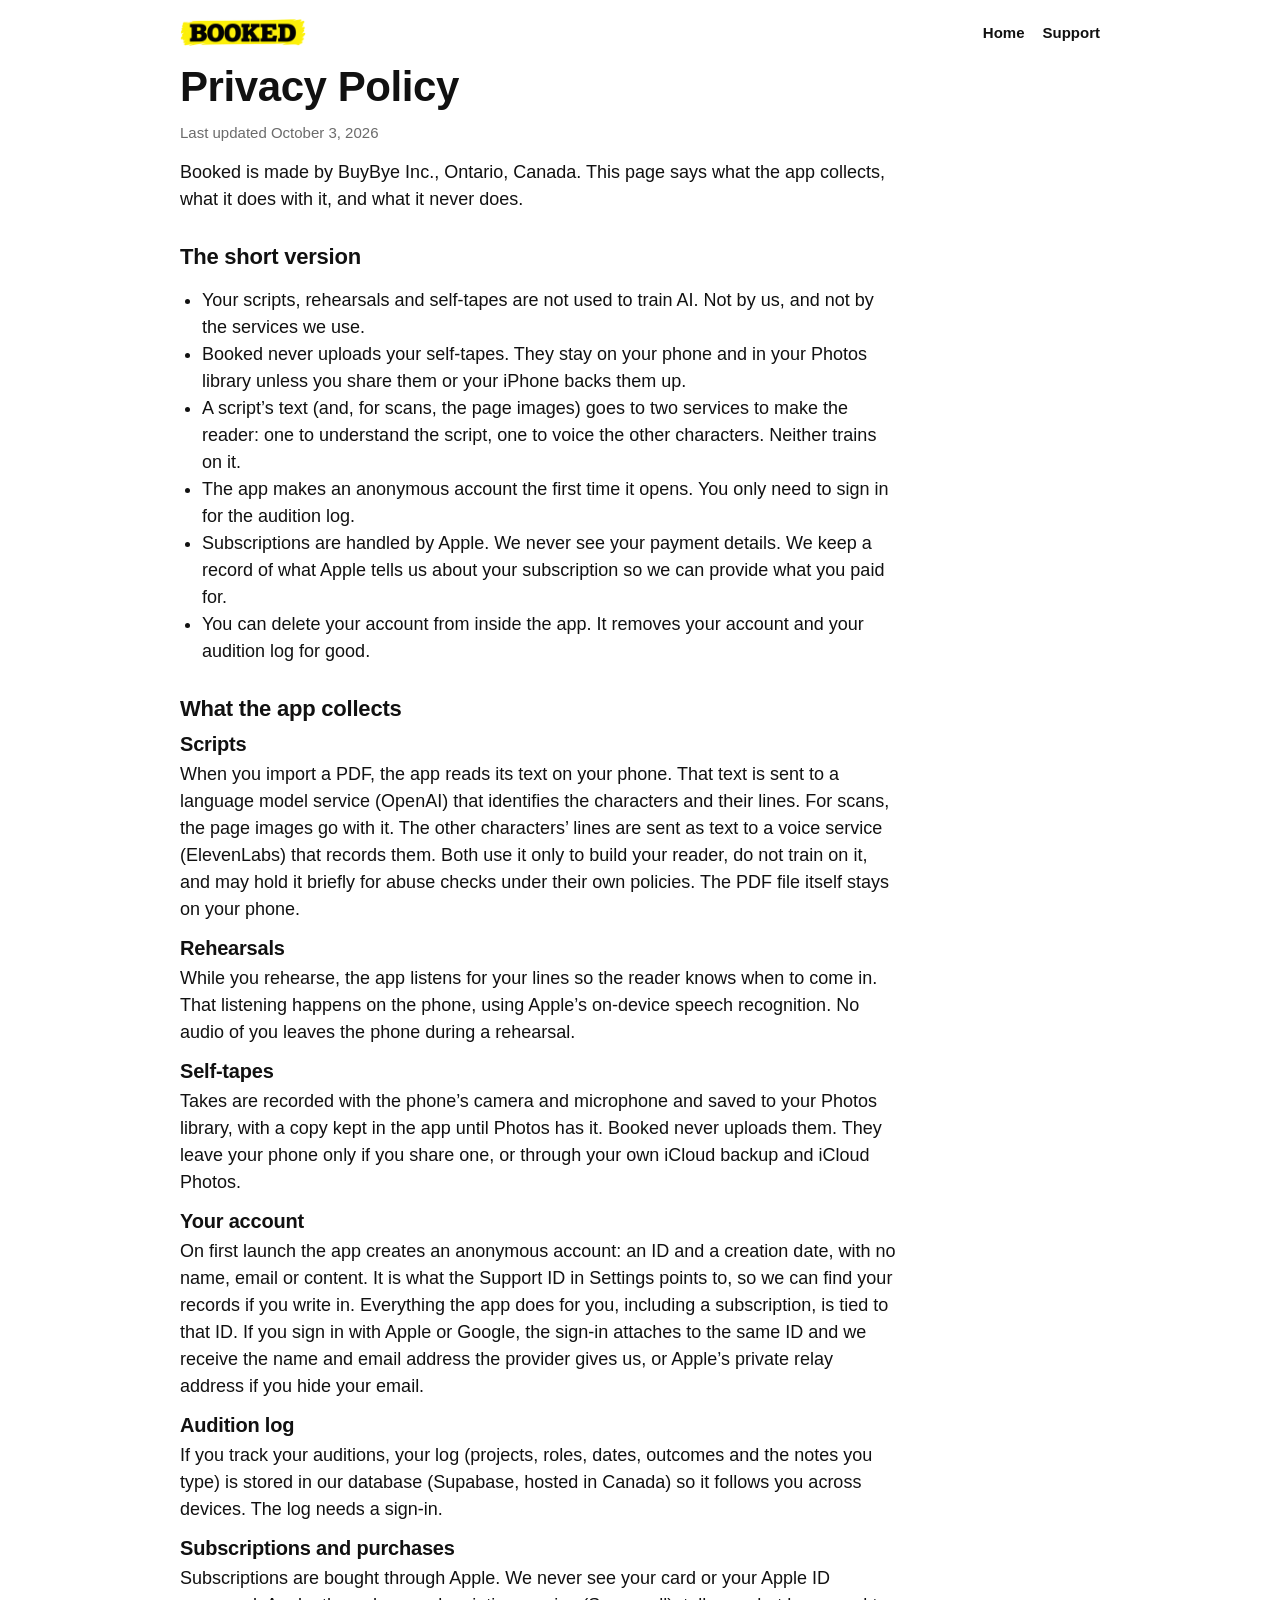
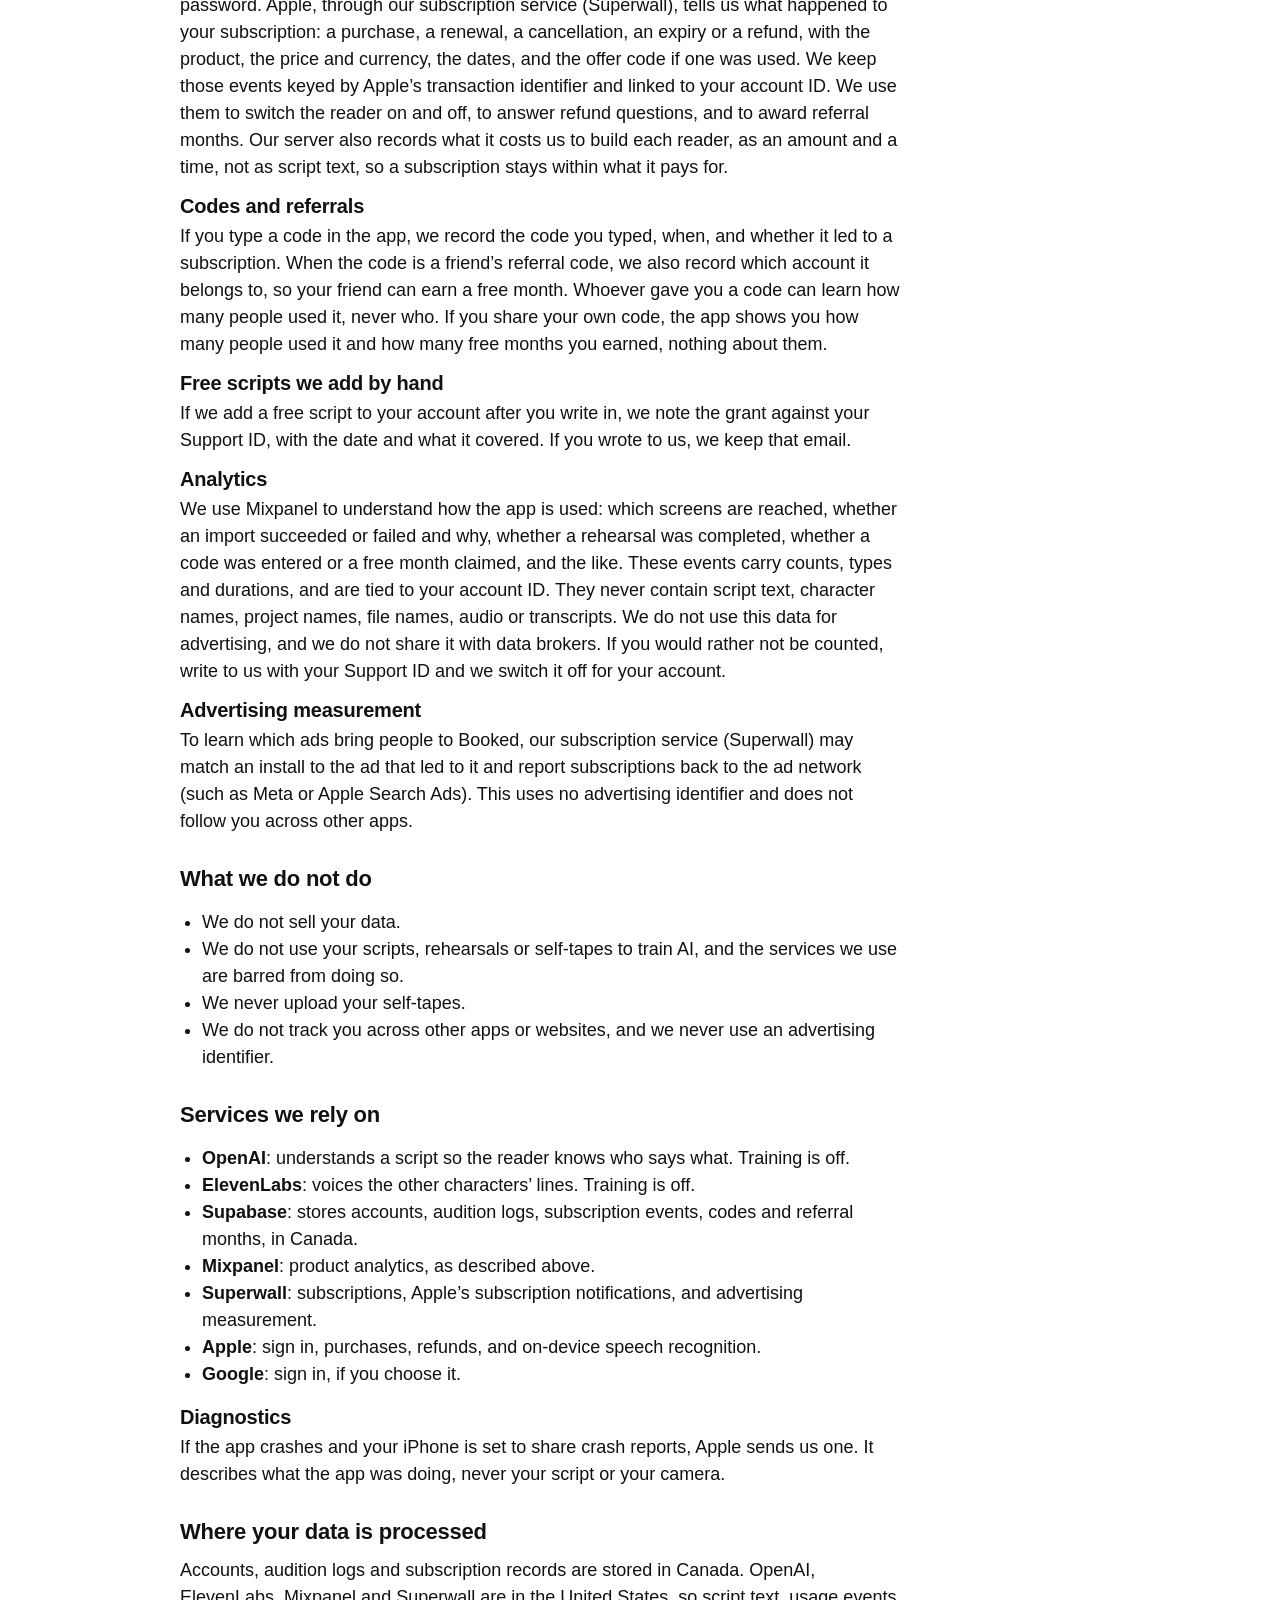
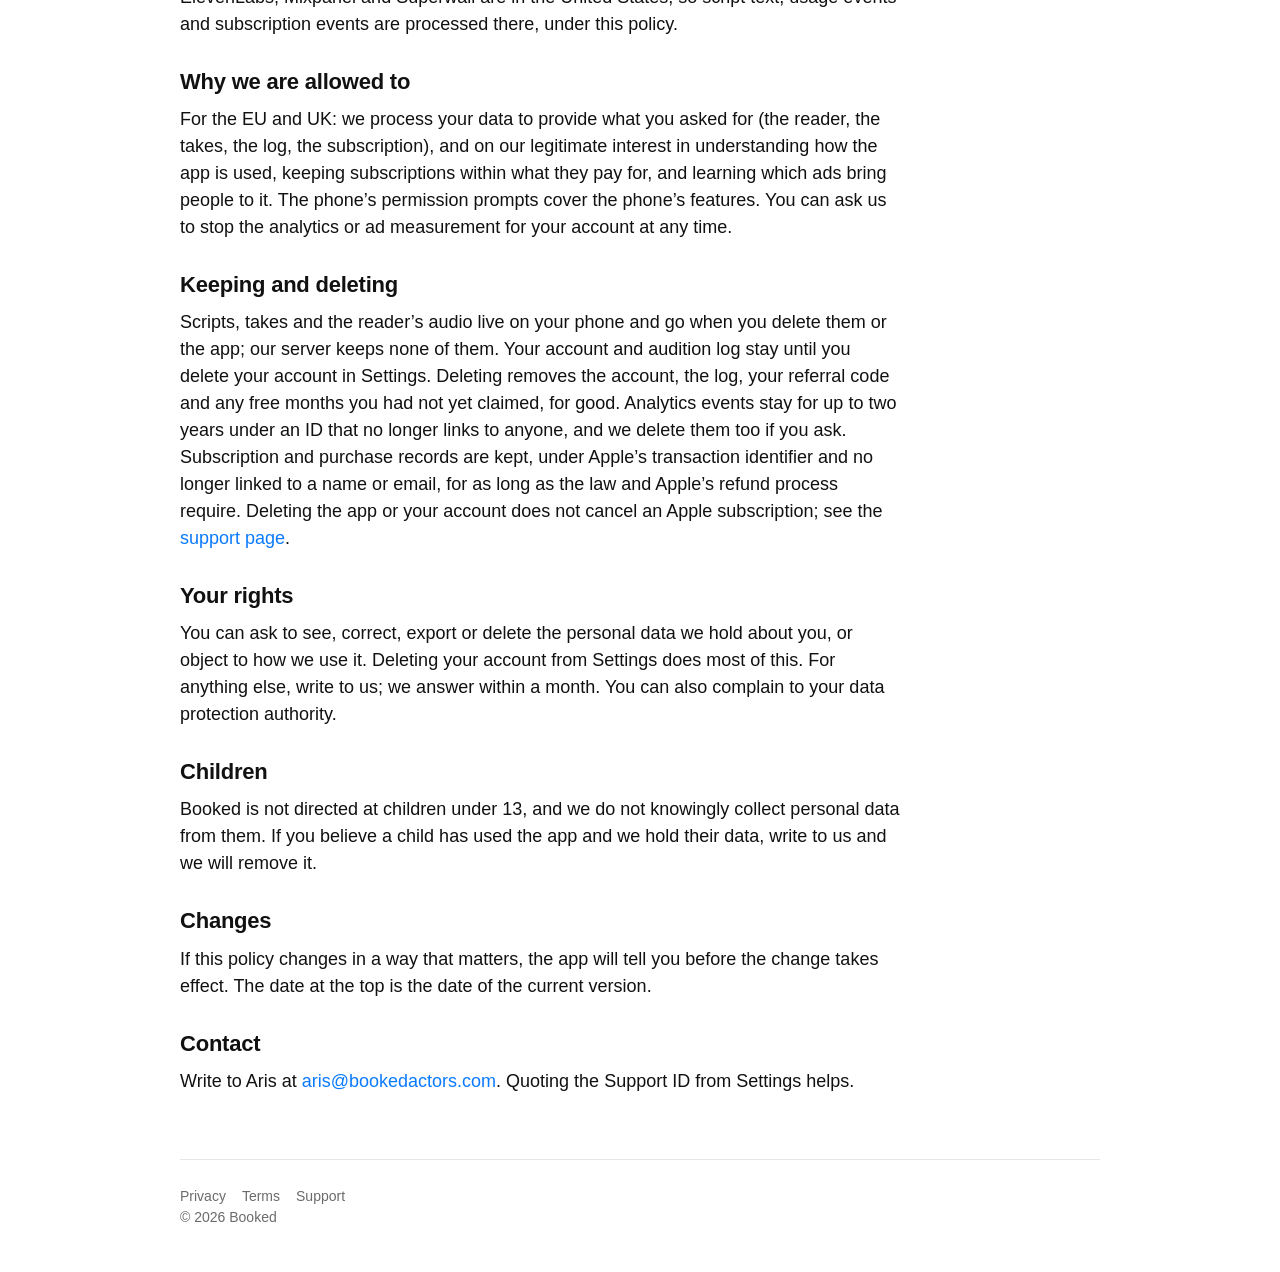
==== commit 4a8d8af4: "Privacy, terms and support match the subscription system: anonymous account, free tier, fair use, co" ====
--- a/public/privacy.html
+++ b/public/privacy.html
@@ -19,14 +19,15 @@
   </header>
   <main class="doc">
 <h1>Privacy Policy</h1>
-<p class="updated">Last updated September 29, 2026</p>
+<p class="updated">Last updated October 3, 2026</p>
 <p>Booked is made by BuyBye Inc., Ontario, Canada. This page says what the app collects, what it does with it, and what it never does.</p>
 <h2>The short version</h2>
 <ul>
   <li>Your scripts, rehearsals and self-tapes are not used to train AI. Not by us, and not by the services we use.</li>
   <li>Booked never uploads your self-tapes. They stay on your phone and in your Photos library unless you share them or your iPhone backs them up.</li>
   <li>A script&rsquo;s text (and, for scans, the page images) goes to two services to make the reader: one to understand the script, one to voice the other characters. Neither trains on it.</li>
-  <li>You only need to sign in for the audition log. Everything else works without signing in.</li>
+  <li>The app makes an anonymous account the first time it opens. You only need to sign in for the audition log.</li>
+  <li>Subscriptions are handled by Apple. We never see your payment details. We keep a record of what Apple tells us about your subscription so we can provide what you paid for.</li>
   <li>You can delete your account from inside the app. It removes your account and your audition log for good.</li>
 </ul>
 <h2>What the app collects</h2>
@@ -36,16 +37,20 @@
 <p>While you rehearse, the app listens for your lines so the reader knows when to come in. That listening happens on the phone, using Apple&rsquo;s on-device speech recognition. No audio of you leaves the phone during a rehearsal.</p>
 <h3>Self-tapes</h3>
 <p>Takes are recorded with the phone&rsquo;s camera and microphone and saved to your Photos library, with a copy kept in the app until Photos has it. Booked never uploads them. They leave your phone only if you share one, or through your own iCloud backup and iCloud Photos.</p>
-<h3>Account and audition log</h3>
-<p>If you track your auditions, you sign in with Apple or Google. We receive the name and email address the provider gives us, or Apple&rsquo;s private relay address if you hide your email. Your audition log (projects, roles, dates, outcomes and the notes you type) is stored in our database (Supabase, hosted in Canada) so it follows you across devices.</p>
-<h3>A device identity</h3>
-<p>On first launch the app creates an anonymous account: an ID and a creation date, with no name, email or content. It is what the Support ID in Settings points to, so we can find your records if you write in. Signing in with Apple or Google attaches to that same ID.</p>
+<h3>Your account</h3>
+<p>On first launch the app creates an anonymous account: an ID and a creation date, with no name, email or content. It is what the Support ID in Settings points to, so we can find your records if you write in. Everything the app does for you, including a subscription, is tied to that ID. If you sign in with Apple or Google, the sign-in attaches to the same ID and we receive the name and email address the provider gives us, or Apple&rsquo;s private relay address if you hide your email.</p>
+<h3>Audition log</h3>
+<p>If you track your auditions, your log (projects, roles, dates, outcomes and the notes you type) is stored in our database (Supabase, hosted in Canada) so it follows you across devices. The log needs a sign-in.</p>
+<h3>Subscriptions and purchases</h3>
+<p>Subscriptions are bought through Apple. We never see your card or your Apple ID password. Apple, through our subscription service (Superwall), tells us what happened to your subscription: a purchase, a renewal, a cancellation, an expiry or a refund, with the product, the price and currency, the dates, and the offer code if one was used. We keep those events keyed by Apple&rsquo;s transaction identifier and linked to your account ID. We use them to switch the reader on and off, to answer refund questions, and to award referral months. Our server also records what it costs us to build each reader, as an amount and a time, not as script text, so a subscription stays within what it pays for.</p>
+<h3>Codes and referrals</h3>
+<p>If you type a code in the app, we record the code you typed, when, and whether it led to a subscription. When the code is a friend&rsquo;s referral code, we also record which account it belongs to, so your friend can earn a free month. Whoever gave you a code can learn how many people used it, never who. If you share your own code, the app shows you how many people used it and how many free months you earned, nothing about them.</p>
+<h3>Free scripts we add by hand</h3>
+<p>If we add a free script to your account after you write in, we note the grant against your Support ID, with the date and what it covered. If you wrote to us, we keep that email.</p>
 <h3>Analytics</h3>
-<p>We use Mixpanel to understand how the app is used: which screens are reached, whether an import succeeded or failed and why, whether a rehearsal was completed, and the like. These events carry counts, types and durations, and are tied to your device identity. They never contain script text, character names, project names, file names, audio or transcripts. We do not use this data for advertising, and we do not share it with data brokers.</p>
+<p>We use Mixpanel to understand how the app is used: which screens are reached, whether an import succeeded or failed and why, whether a rehearsal was completed, whether a code was entered or a free month claimed, and the like. These events carry counts, types and durations, and are tied to your account ID. They never contain script text, character names, project names, file names, audio or transcripts. We do not use this data for advertising, and we do not share it with data brokers. If you would rather not be counted, write to us with your Support ID and we switch it off for your account.</p>
 <h3>Advertising measurement</h3>
-<p>To learn which ads bring people to Booked, our paywall service (Superwall) may match an install to the ad that led to it and report subscriptions back to the ad network (such as Meta or Apple Search Ads). This uses no advertising identifier and does not follow you across other apps.</p>
-<h3>Purchases</h3>
-<p>Subscriptions are handled by Apple. We never see your payment details. We keep a record of the purchase, keyed by Apple&rsquo;s transaction identifier, to provide what you paid for and to answer refund requests.</p>
+<p>To learn which ads bring people to Booked, our subscription service (Superwall) may match an install to the ad that led to it and report subscriptions back to the ad network (such as Meta or Apple Search Ads). This uses no advertising identifier and does not follow you across other apps.</p>
 <h2>What we do not do</h2>
 <ul>
   <li>We do not sell your data.</li>
@@ -57,20 +62,20 @@
 <ul>
   <li><strong>OpenAI</strong>: understands a script so the reader knows who says what. Training is off.</li>
   <li><strong>ElevenLabs</strong>: voices the other characters&rsquo; lines. Training is off.</li>
-  <li><strong>Supabase</strong>: stores accounts and audition logs, in Canada.</li>
+  <li><strong>Supabase</strong>: stores accounts, audition logs, subscription events, codes and referral months, in Canada.</li>
   <li><strong>Mixpanel</strong>: product analytics, as described above.</li>
-  <li><strong>Superwall</strong>: subscriptions and advertising measurement.</li>
-  <li><strong>Apple</strong>: sign in, purchases, and on-device speech recognition.</li>
+  <li><strong>Superwall</strong>: subscriptions, Apple&rsquo;s subscription notifications, and advertising measurement.</li>
+  <li><strong>Apple</strong>: sign in, purchases, refunds, and on-device speech recognition.</li>
   <li><strong>Google</strong>: sign in, if you choose it.</li>
 </ul>
 <h3>Diagnostics</h3>
 <p>If the app crashes and your iPhone is set to share crash reports, Apple sends us one. It describes what the app was doing, never your script or your camera.</p>
 <h2>Where your data is processed</h2>
-<p>Accounts and audition logs are stored in Canada. OpenAI, ElevenLabs, Mixpanel and Superwall are in the United States, so script text and usage events are processed there, under this policy.</p>
+<p>Accounts, audition logs and subscription records are stored in Canada. OpenAI, ElevenLabs, Mixpanel and Superwall are in the United States, so script text, usage events and subscription events are processed there, under this policy.</p>
 <h2>Why we are allowed to</h2>
-<p>For the EU and UK: we process your data to provide what you asked for (the reader, the takes, the log), and on our legitimate interest in understanding how the app is used and which ads bring people to it. The phone&rsquo;s permission prompts cover the phone&rsquo;s features. You can ask us to stop the analytics or ad measurement for your device at any time.</p>
+<p>For the EU and UK: we process your data to provide what you asked for (the reader, the takes, the log, the subscription), and on our legitimate interest in understanding how the app is used, keeping subscriptions within what they pay for, and learning which ads bring people to it. The phone&rsquo;s permission prompts cover the phone&rsquo;s features. You can ask us to stop the analytics or ad measurement for your account at any time.</p>
 <h2>Keeping and deleting</h2>
-<p>Scripts, takes and the reader&rsquo;s audio live on your phone and go when you delete them or the app; our server keeps none of them. Your account and audition log stay until you delete your account in Settings. Deleting removes the account and the log for good; analytics events stay for up to two years under an ID that no longer links to anyone, and we delete them too if you ask. Purchase records are kept as long as the law and Apple&rsquo;s refund process require.</p>
+<p>Scripts, takes and the reader&rsquo;s audio live on your phone and go when you delete them or the app; our server keeps none of them. Your account and audition log stay until you delete your account in Settings. Deleting removes the account, the log, your referral code and any free months you had not yet claimed, for good. Analytics events stay for up to two years under an ID that no longer links to anyone, and we delete them too if you ask. Subscription and purchase records are kept, under Apple&rsquo;s transaction identifier and no longer linked to a name or email, for as long as the law and Apple&rsquo;s refund process require. Deleting the app or your account does not cancel an Apple subscription; see the <a href="support.html#cancel">support page</a>.</p>
 <h2>Your rights</h2>
 <p>You can ask to see, correct, export or delete the personal data we hold about you, or object to how we use it. Deleting your account from Settings does most of this. For anything else, write to us; we answer within a month. You can also complain to your data protection authority.</p>
 <h2>Children</h2>
--- a/public/site.css
+++ b/public/site.css
@@ -115,7 +115,7 @@
 .founder .disc img { width: 100%; height: 100%; object-fit: cover; display: block; }
 .founder .sign { font-weight: 700; margin-top: 6px; }
 .founder .portrait { display: flex; flex-direction: column; align-items: center; gap: 10px; }
-.imdb { display: inline-block; background: #f5c518; color: #111; font-weight: 900; font-size: 13px; letter-spacing: 0.02em; padding: 4px 9px; border-radius: 5px; line-height: 1.2; }
+.imdb { display: inline-block; background: var(--yellow); color: #111; font-weight: 900; font-size: 13px; letter-spacing: 0.02em; padding: 4px 9px; border-radius: 5px; line-height: 1.2; }
 .imdb:hover { text-decoration: none; opacity: 0.9; }
 .promise { background: var(--yellow); color: #111; border-radius: 18px; padding: 22px; font-size: clamp(19px, 5vw, 24px); font-weight: 800; line-height: 1.25; }
 
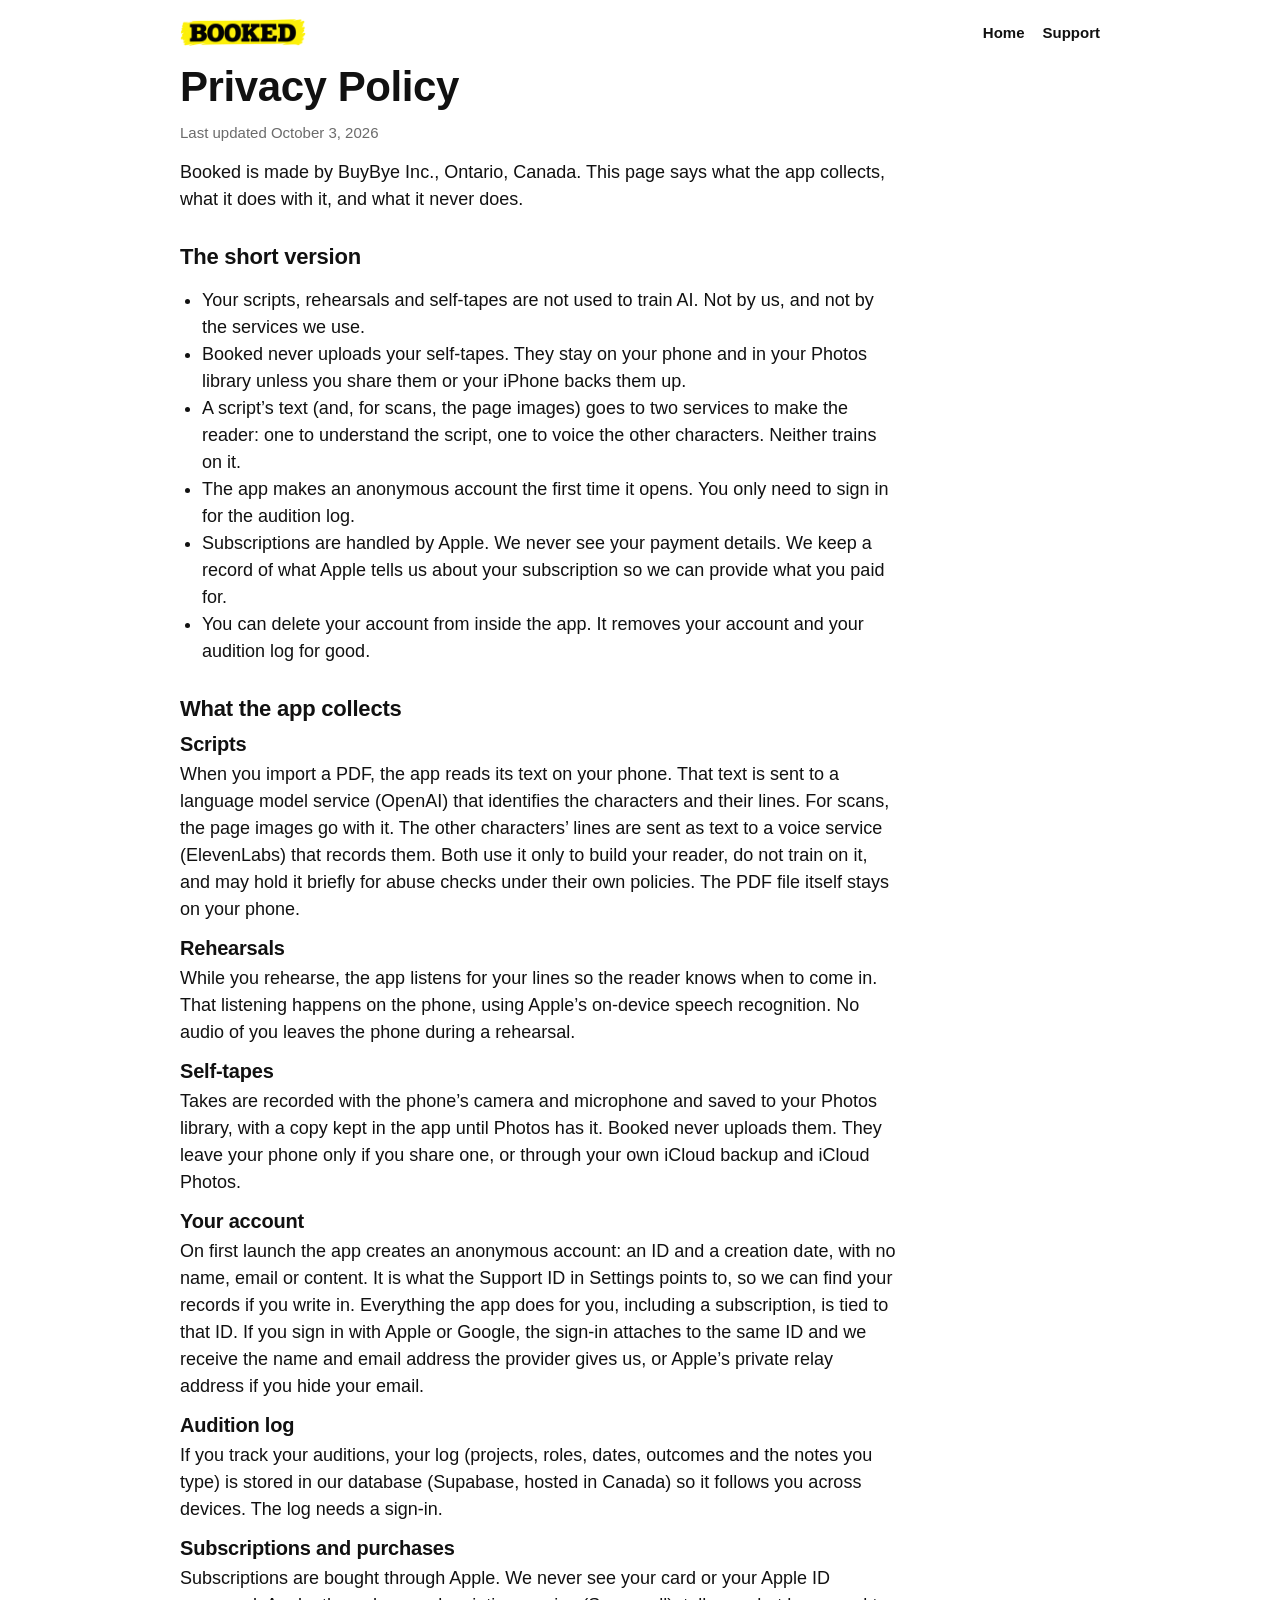
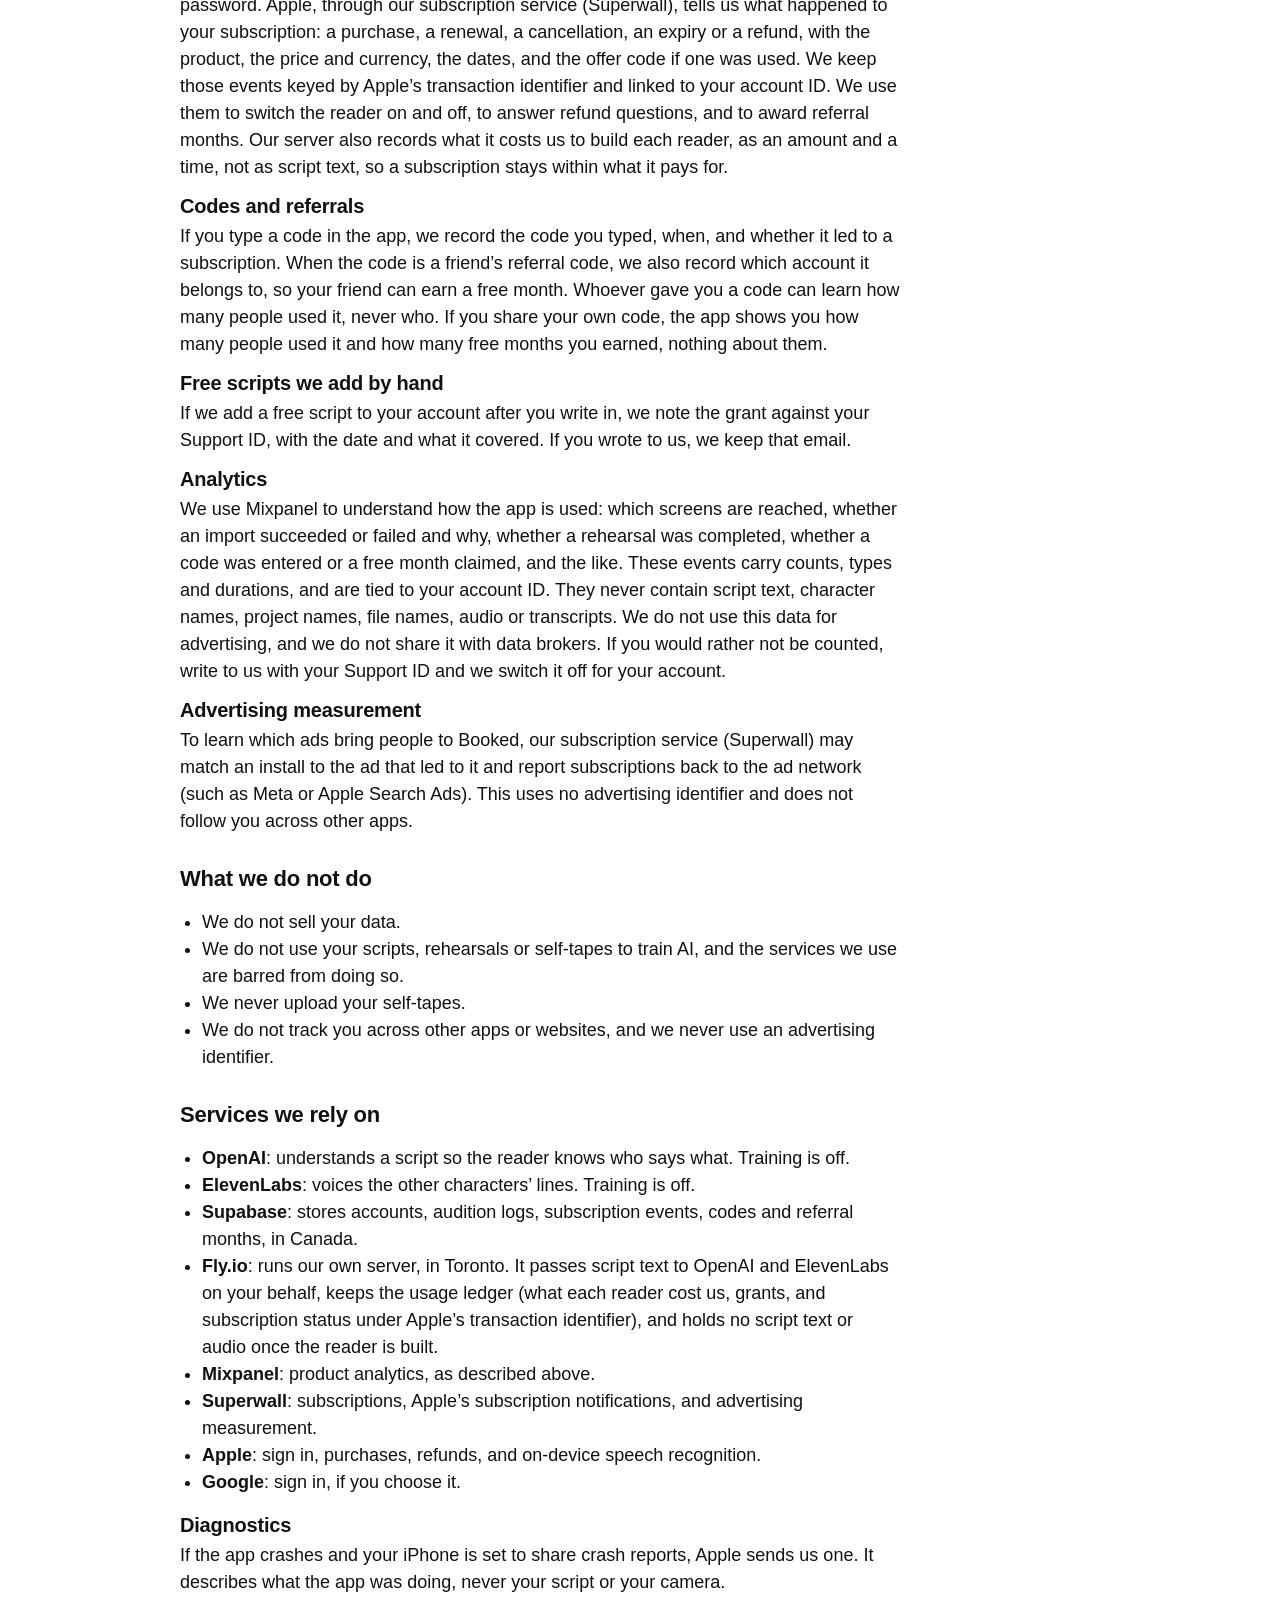
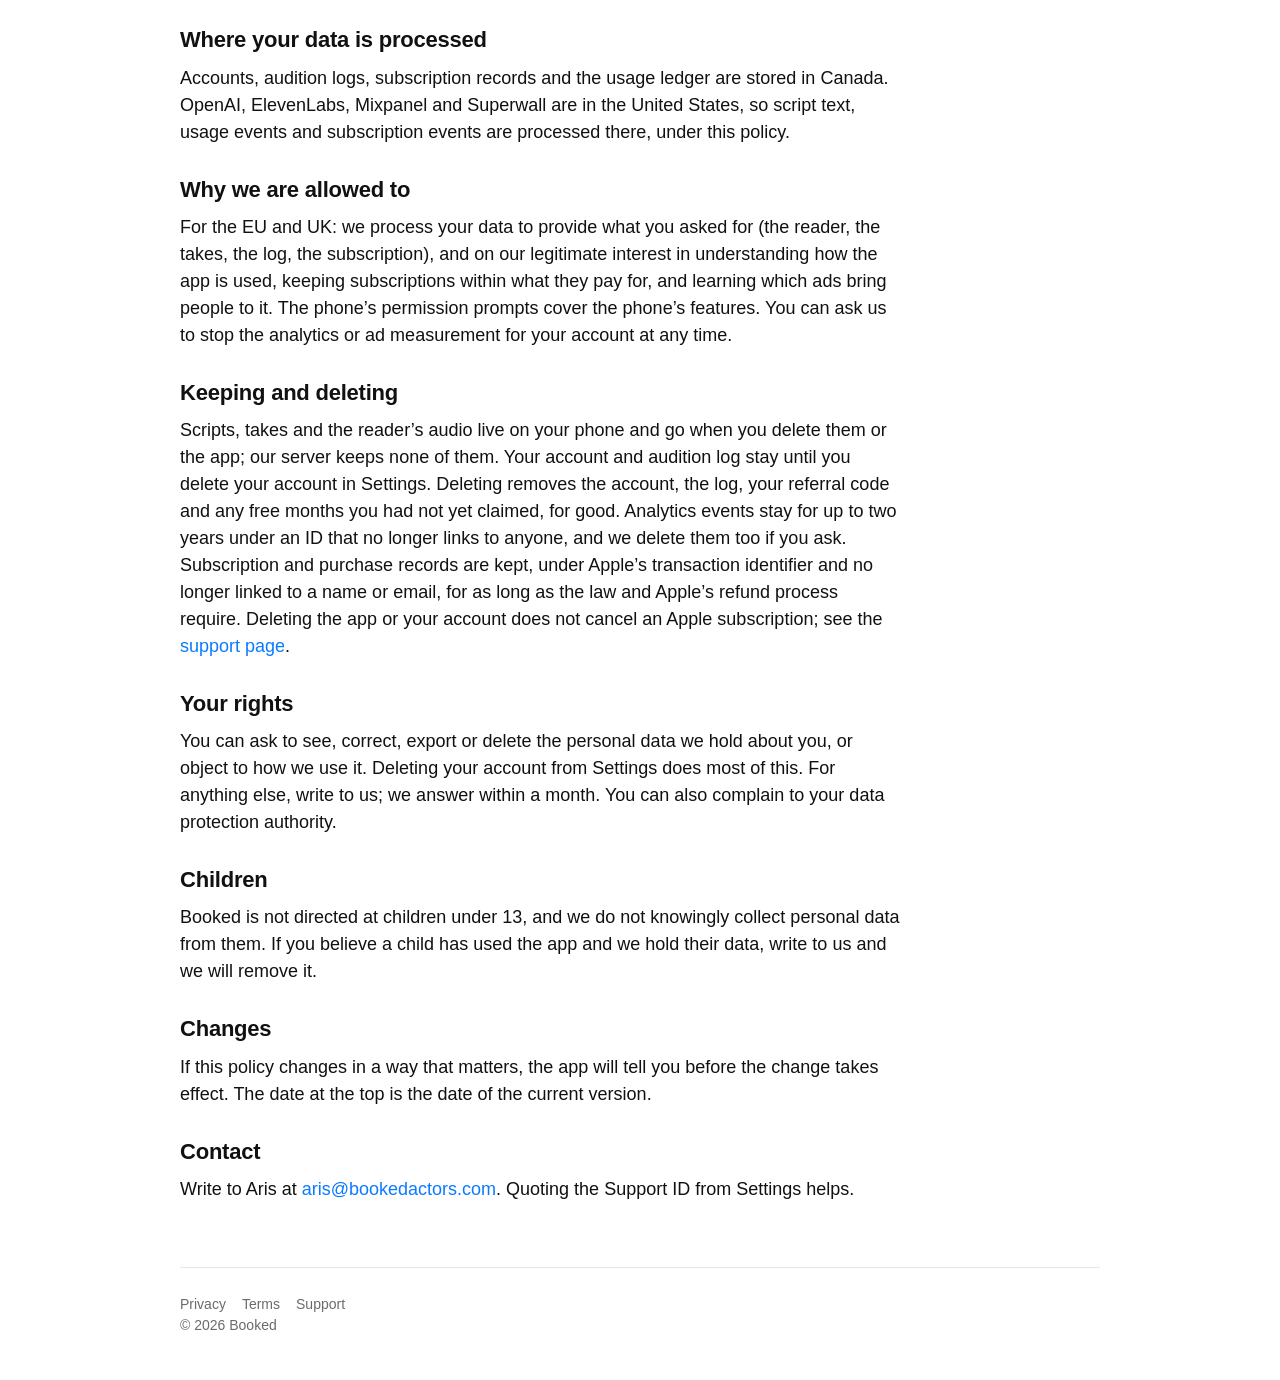
==== commit 646544f6: "Privacy: name Fly.io as the server host in Toronto and what the server holds Co-Authored-By: Claude " ====
--- a/public/privacy.html
+++ b/public/privacy.html
@@ -63,6 +63,7 @@
   <li><strong>OpenAI</strong>: understands a script so the reader knows who says what. Training is off.</li>
   <li><strong>ElevenLabs</strong>: voices the other characters&rsquo; lines. Training is off.</li>
   <li><strong>Supabase</strong>: stores accounts, audition logs, subscription events, codes and referral months, in Canada.</li>
+  <li><strong>Fly.io</strong>: runs our own server, in Toronto. It passes script text to OpenAI and ElevenLabs on your behalf, keeps the usage ledger (what each reader cost us, grants, and subscription status under Apple&rsquo;s transaction identifier), and holds no script text or audio once the reader is built.</li>
   <li><strong>Mixpanel</strong>: product analytics, as described above.</li>
   <li><strong>Superwall</strong>: subscriptions, Apple&rsquo;s subscription notifications, and advertising measurement.</li>
   <li><strong>Apple</strong>: sign in, purchases, refunds, and on-device speech recognition.</li>
@@ -71,7 +72,7 @@
 <h3>Diagnostics</h3>
 <p>If the app crashes and your iPhone is set to share crash reports, Apple sends us one. It describes what the app was doing, never your script or your camera.</p>
 <h2>Where your data is processed</h2>
-<p>Accounts, audition logs and subscription records are stored in Canada. OpenAI, ElevenLabs, Mixpanel and Superwall are in the United States, so script text, usage events and subscription events are processed there, under this policy.</p>
+<p>Accounts, audition logs, subscription records and the usage ledger are stored in Canada. OpenAI, ElevenLabs, Mixpanel and Superwall are in the United States, so script text, usage events and subscription events are processed there, under this policy.</p>
 <h2>Why we are allowed to</h2>
 <p>For the EU and UK: we process your data to provide what you asked for (the reader, the takes, the log, the subscription), and on our legitimate interest in understanding how the app is used, keeping subscriptions within what they pay for, and learning which ads bring people to it. The phone&rsquo;s permission prompts cover the phone&rsquo;s features. You can ask us to stop the analytics or ad measurement for your account at any time.</p>
 <h2>Keeping and deleting</h2>
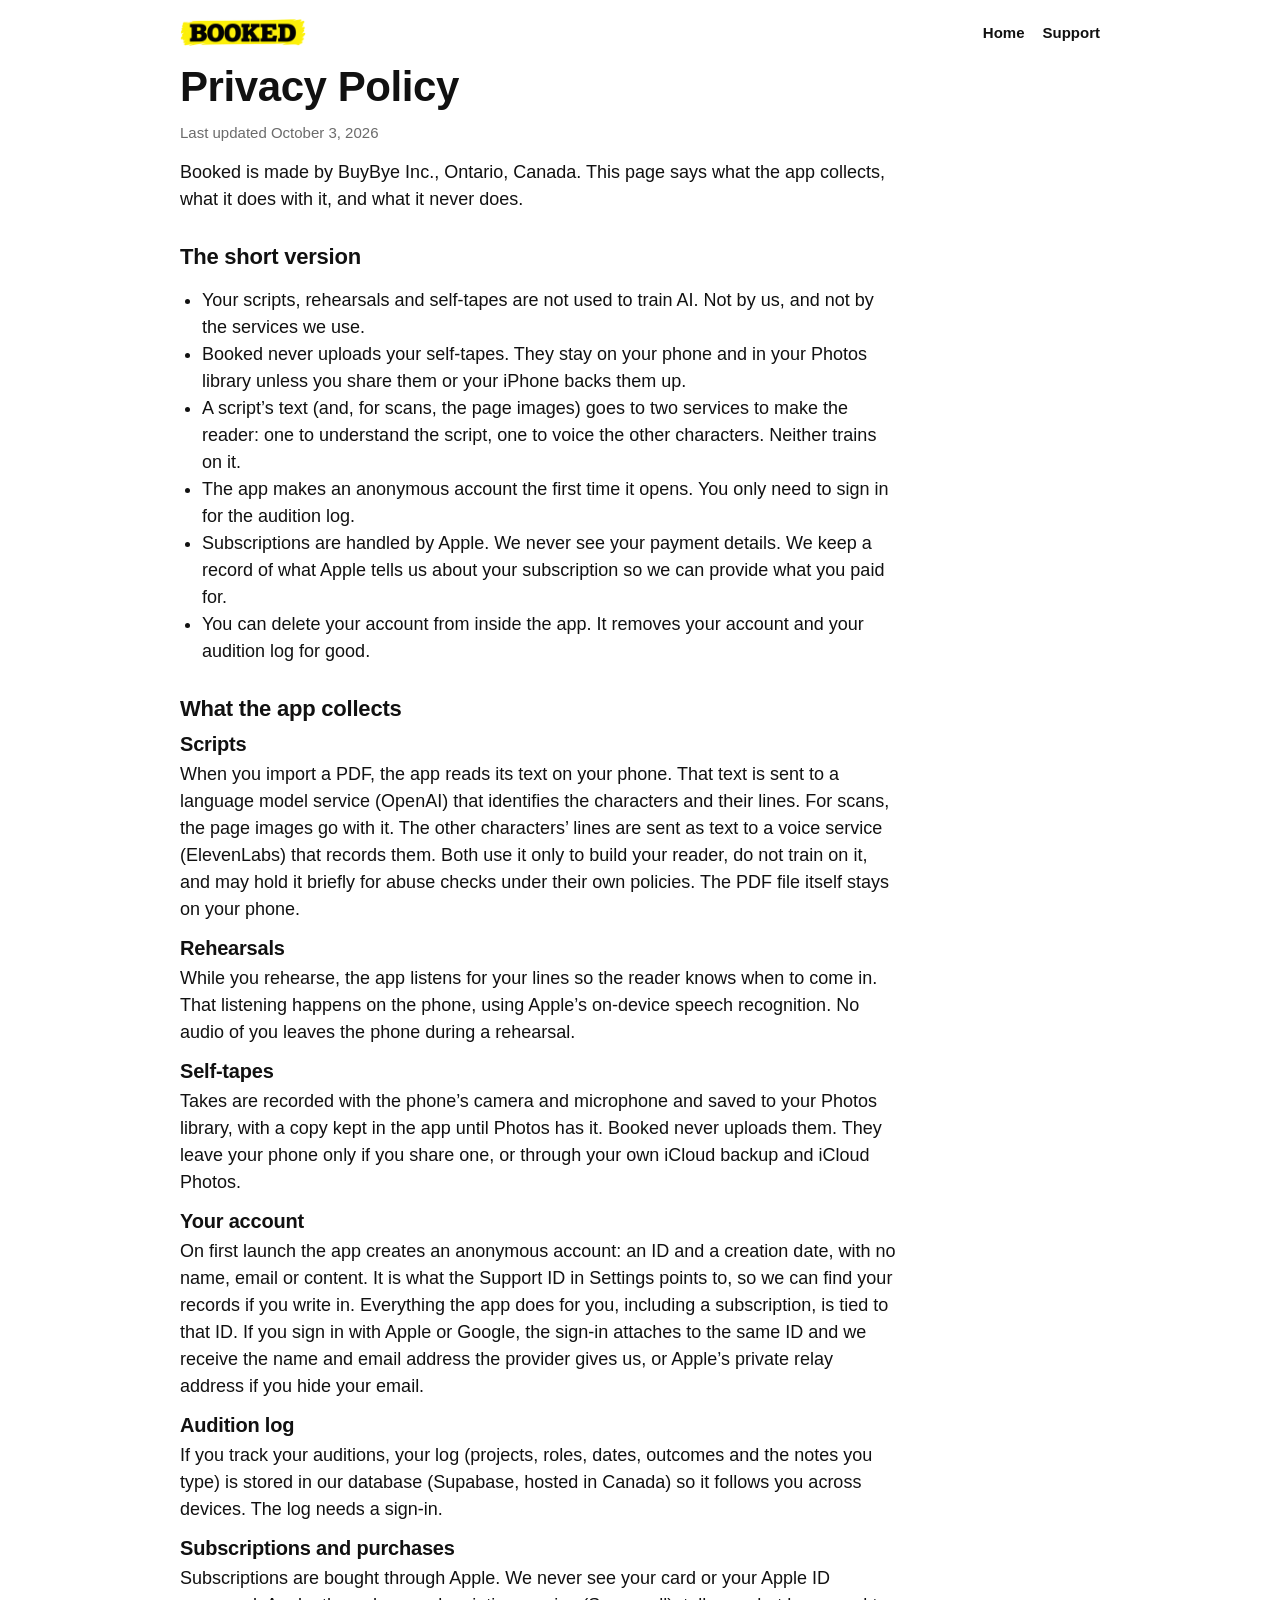
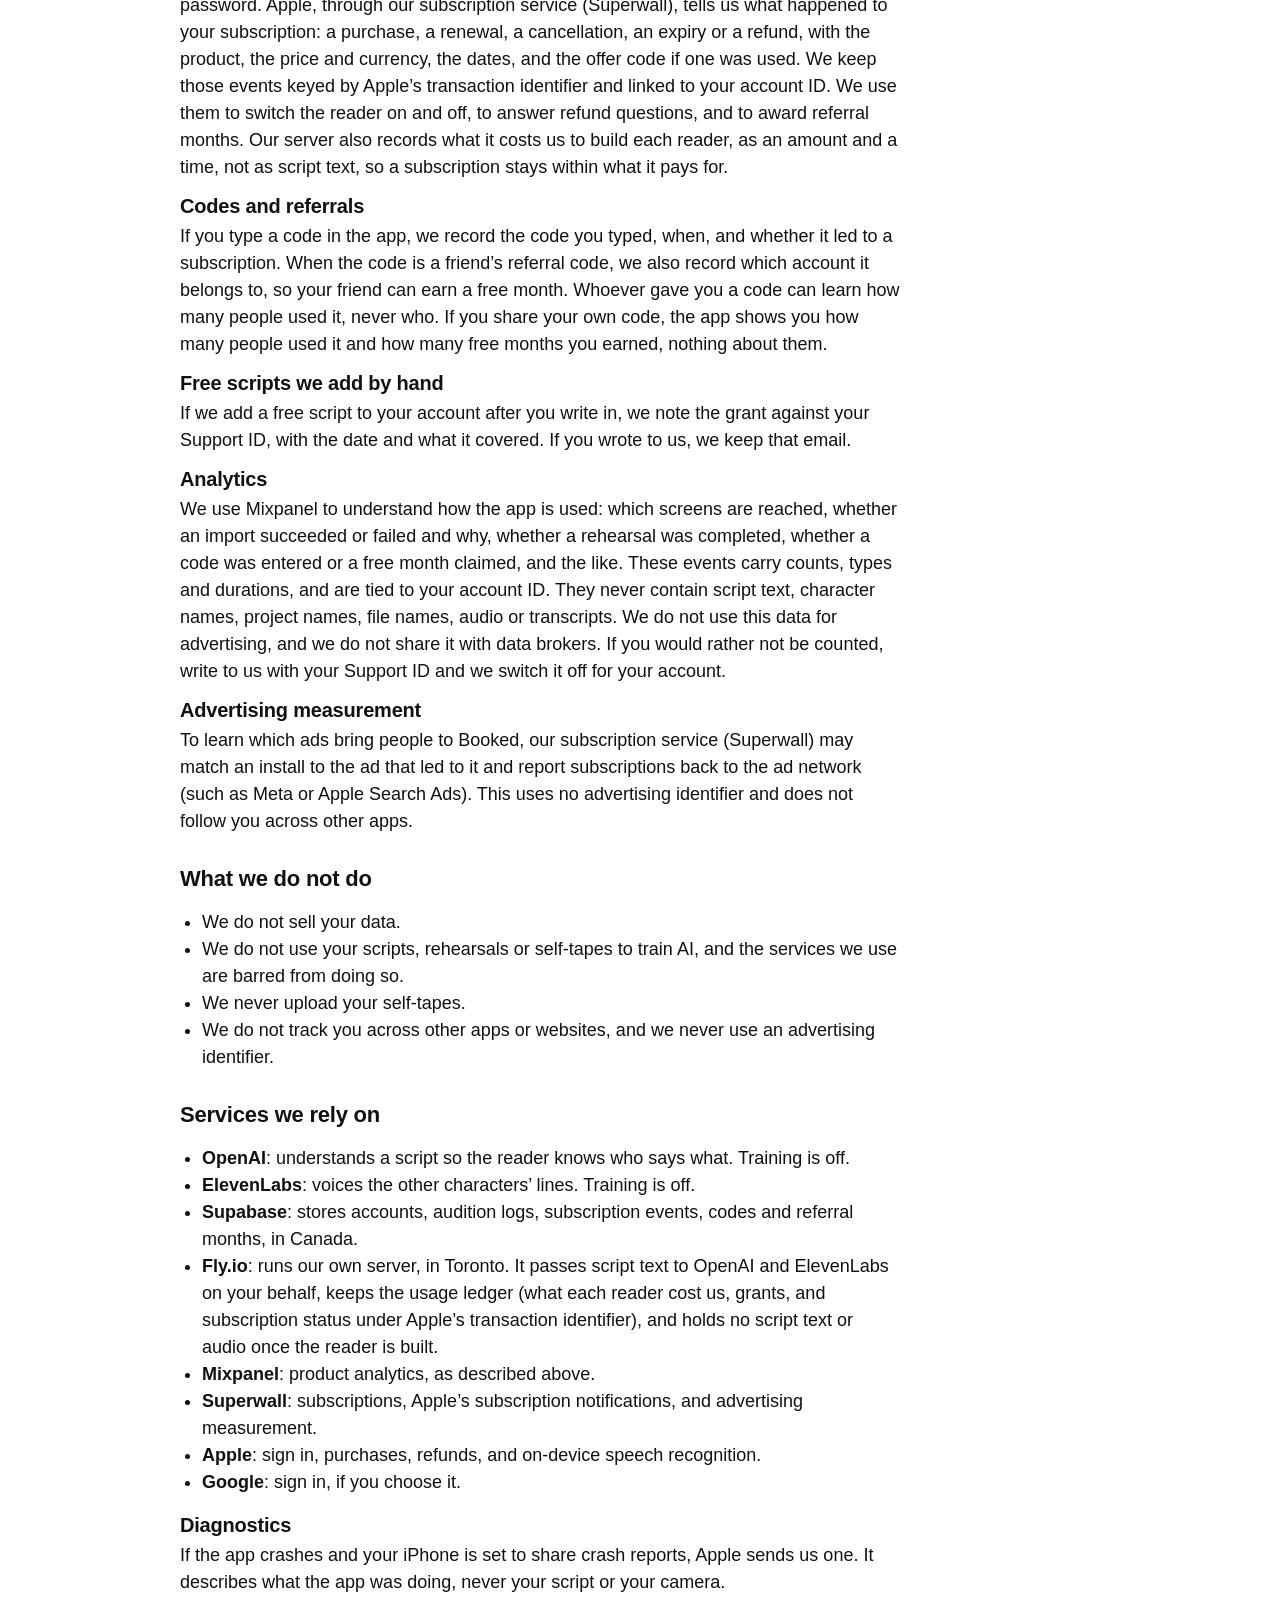
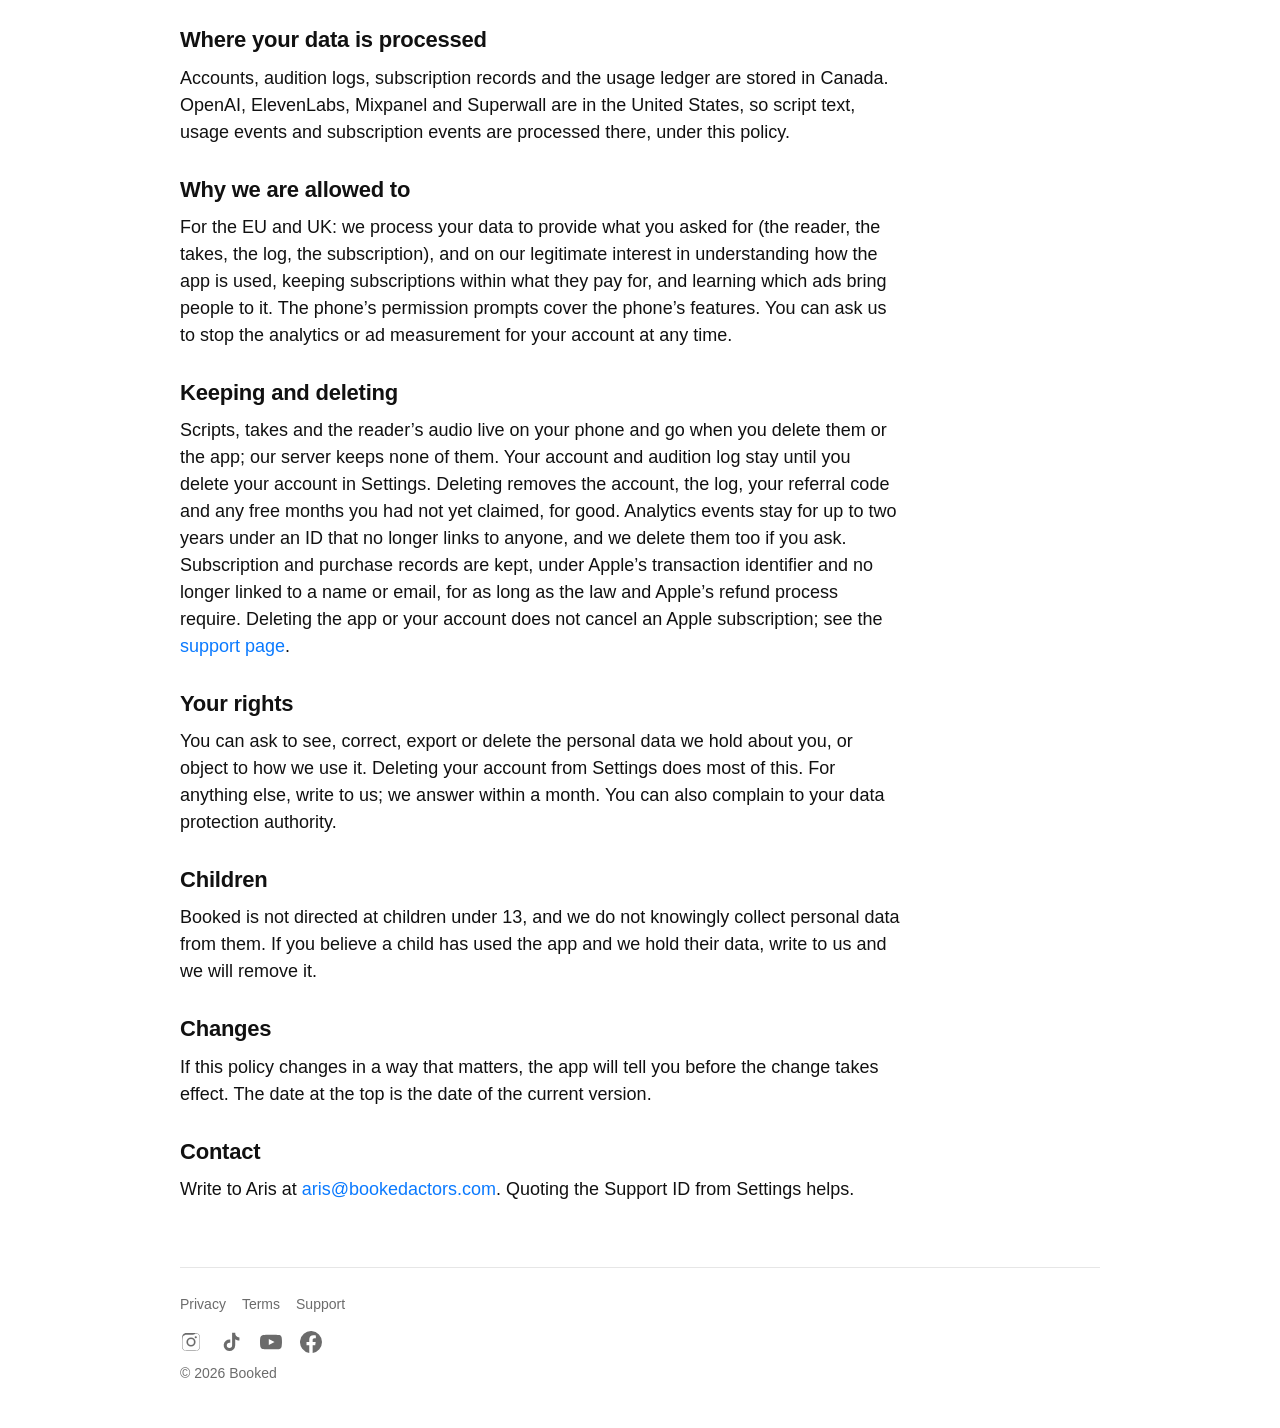
==== commit 204a9a89: "Add social links (Instagram, TikTok, YouTube, Facebook) to every footer Icon row under the Privacy/T" ====
--- a/public/privacy.html
+++ b/public/privacy.html
@@ -88,6 +88,12 @@
   </main>
   <footer>
     <div><a href="privacy.html">Privacy</a><a href="terms.html">Terms</a><a href="support.html">Support</a></div>
+    <div class="social" aria-label="Booked on social media">
+      <a href="https://www.instagram.com/bookedactors" target="_blank" rel="noopener" aria-label="Instagram" title="Instagram"><svg viewBox="0 0 24 24" aria-hidden="true"><path d="M12 2.2c3.2 0 3.6 0 4.8.1 1.2.1 1.8.2 2.2.4.6.2 1 .5 1.4.9.4.4.7.8.9 1.4.2.4.4 1 .4 2.2.1 1.3.1 1.6.1 4.8s0 3.6-.1 4.8c-.1 1.2-.2 1.8-.4 2.2-.2.6-.5 1-.9 1.4-.4.4-.8.7-1.4.9-.4.2-1 .4-2.2.4-1.3.1-1.6.1-4.8.1s-3.6 0-4.8-.1c-1.2-.1-1.8-.2-2.2-.4-.6-.2-1-.5-1.4-.9-.4-.4-.7-.8-.9-1.4-.2-.4-.4-1-.4-2.2C2.2 15.6 2.2 15.2 2.2 12s0-3.6.1-4.8c.1-1.2.2-1.8.4-2.2.2-.6.5-1 .9-1.4.4-.4.8-.7 1.4-.9.4-.2 1-.4 2.2-.4C8.4 2.2 8.8 2.2 12 2.2zm0 1.8c-3.1 0-3.5 0-4.7.1-1.1 0-1.7.2-2.1.4-.5.2-.9.4-1.3.8-.4.4-.6.8-.8 1.3-.1.4-.3 1-.4 2.1C2.6 9.9 2.6 10.3 2.6 12s0 3.5.1 4.7c0 1.1.2 1.7.4 2.1.2.5.4.9.8 1.3.4.4.8.6 1.3.8.4.1 1 .3 2.1.4 1.2.1 1.6.1 4.7.1s3.5 0 4.7-.1c1.1 0 1.7-.2 2.1-.4.5-.2.9-.4 1.3-.8.4-.4.6-.8.8-1.3.1-.4.3-1 .4-2.1.1-1.2.1-1.6.1-4.7s0-3.5-.1-4.7c0-1.1-.2-1.7-.4-2.1-.2-.5-.4-.9-.8-1.3-.4-.4-.8-.6-1.3-.8-.4-.1-1-.3-2.1-.4C15.5 4 15.1 4 12 4zm0 3a5 5 0 1 1 0 10 5 5 0 0 1 0-10zm0 1.8a3.2 3.2 0 1 0 0 6.4 3.2 3.2 0 0 0 0-6.4zm5.2-3.2a1.2 1.2 0 1 1 0 2.4 1.2 1.2 0 0 1 0-2.4z"/></svg></a>
+      <a href="https://www.tiktok.com/@bookedactors" target="_blank" rel="noopener" aria-label="TikTok" title="TikTok"><svg viewBox="0 0 24 24" aria-hidden="true"><path d="M16.6 2h-3.4v13.6a2.9 2.9 0 1 1-2.9-2.9c.3 0 .6 0 .9.1V9.3a6.3 6.3 0 1 0 5.4 6.3V8.9c1.3.9 2.9 1.5 4.6 1.5V7a4.9 4.9 0 0 1-4.6-5z"/></svg></a>
+      <a href="https://www.youtube.com/@bookedactors" target="_blank" rel="noopener" aria-label="YouTube" title="YouTube"><svg viewBox="0 0 24 24" aria-hidden="true"><path d="M23.5 6.5a3 3 0 0 0-2.1-2.1C19.5 4 12 4 12 4s-7.5 0-9.4.5A3 3 0 0 0 .5 6.5C0 8.4 0 12 0 12s0 3.6.5 5.5a3 3 0 0 0 2.1 2.1C4.5 20 12 20 12 20s7.5 0 9.4-.5a3 3 0 0 0 2.1-2.1c.5-1.9.5-5.4.5-5.4s0-3.6-.5-5.5zM9.6 15.4V8.6l6.3 3.4-6.3 3.4z"/></svg></a>
+      <a href="https://www.facebook.com/bookedactors" target="_blank" rel="noopener" aria-label="Facebook" title="Facebook"><svg viewBox="0 0 24 24" aria-hidden="true"><path d="M24 12a12 12 0 1 0-13.9 11.9v-8.4H7.1V12h3V9.4c0-3 1.8-4.7 4.5-4.7 1.3 0 2.7.2 2.7.2v3h-1.5c-1.5 0-2 .9-2 1.9V12h3.3l-.5 3.5h-2.8v8.4A12 12 0 0 0 24 12z"/></svg></a>
+    </div>
     <div>&copy; 2026 Booked</div>
   </footer>
 </div>
--- a/public/site.css
+++ b/public/site.css
@@ -47,20 +47,33 @@
 .store.soon { background: var(--soft); color: var(--muted); border: 1px solid var(--rule); cursor: default; }
 .store.soon:hover { text-decoration: none; }
 .stores-note { color: var(--muted); font-size: 14px; margin: 0 0 22px; }
+/* The Android waitlist opener: a real button in the badge's shape, the only live one before launch */
+button.store.play { font: inherit; border: 0; cursor: pointer; background: var(--yellow); color: #111; box-shadow: 0 2px 10px rgba(0,0,0,0.18); }
+button.store.play:hover { filter: brightness(0.96); }
+button.store.play:active { transform: translateY(1px); }
+button.store.play small { opacity: 0.75; }
+/* iPhone waitlist, until the App Store badge replaces it: the ink pill, same shape as the Play button. */
+button.store.apple { font: inherit; border: 0; cursor: pointer; background: var(--ink); color: var(--paper); box-shadow: 0 2px 10px rgba(0,0,0,0.18); }
+button.store.apple:hover { filter: brightness(1.15); }
+button.store.apple:active { transform: translateY(1px); }
 
 /* Waitlist: the one thing a visitor can do before launch */
-.waitlist { max-width: 480px; margin: 0 auto 26px; }
+/* The Android waitlist is a dialog: nothing on the page but the button */
+dialog.waitlist { width: min(480px, calc(100vw - 32px)); padding: 22px 20px 18px; border: 0; border-radius: 16px; background: var(--paper); color: var(--ink); box-shadow: 0 20px 60px rgba(0,0,0,0.35); position: relative; }
+dialog.waitlist::backdrop { background: rgba(0,0,0,0.5); }
+dialog.waitlist h3 { font-size: 20px; font-weight: 800; margin: 0 0 12px; padding-right: 28px; }
+dialog.waitlist .close { position: absolute; top: 10px; right: 12px; width: 32px; height: 32px; border: 0; border-radius: 16px; background: var(--soft); color: var(--ink); font-size: 20px; line-height: 32px; padding: 0; cursor: pointer; }
 .waitlist form { display: flex; gap: 8px; }
 .waitlist input {
   flex: 1; min-width: 0; height: 52px; padding: 0 14px; font-size: 17px; border-radius: 12px;
   border: 1.5px solid var(--rule); background: var(--paper); color: var(--ink);
 }
 .waitlist input:focus { outline: none; border-color: var(--ink); }
-.waitlist button {
+.waitlist form button {
   height: 52px; padding: 0 18px; border: 0; border-radius: 12px; background: var(--yellow); color: #111;
   font-size: 16px; font-weight: 800; cursor: pointer; white-space: nowrap;
 }
-.waitlist button:disabled { opacity: 0.6; cursor: default; }
+.waitlist form button:disabled { opacity: 0.6; cursor: default; }
 .waitlist .why { color: var(--muted); font-size: 14px; margin: 8px 0 0; }
 .waitlist .done { font-weight: 700; margin: 8px 0 0; }
 .waitlist .err { color: #c62828; font-size: 14px; margin: 8px 0 0; }
@@ -130,6 +143,10 @@
 footer { border-top: 1px solid var(--rule); padding: 26px 0 44px; color: var(--muted); font-size: 14px; }
 footer a { color: var(--muted); margin-right: 16px; }
 footer .made { margin-top: 8px; }
+footer .social { display: flex; gap: 18px; margin: 16px 0 10px; }
+footer .social a { margin: 0; display: inline-flex; color: var(--muted); }
+footer .social a:hover { color: var(--ink); }
+footer .social svg { width: 22px; height: 22px; fill: currentColor; }
 
 .doc { max-width: 720px; padding: 10px 0 50px; }
 .doc h1 { font-size: clamp(30px, 7vw, 42px); }
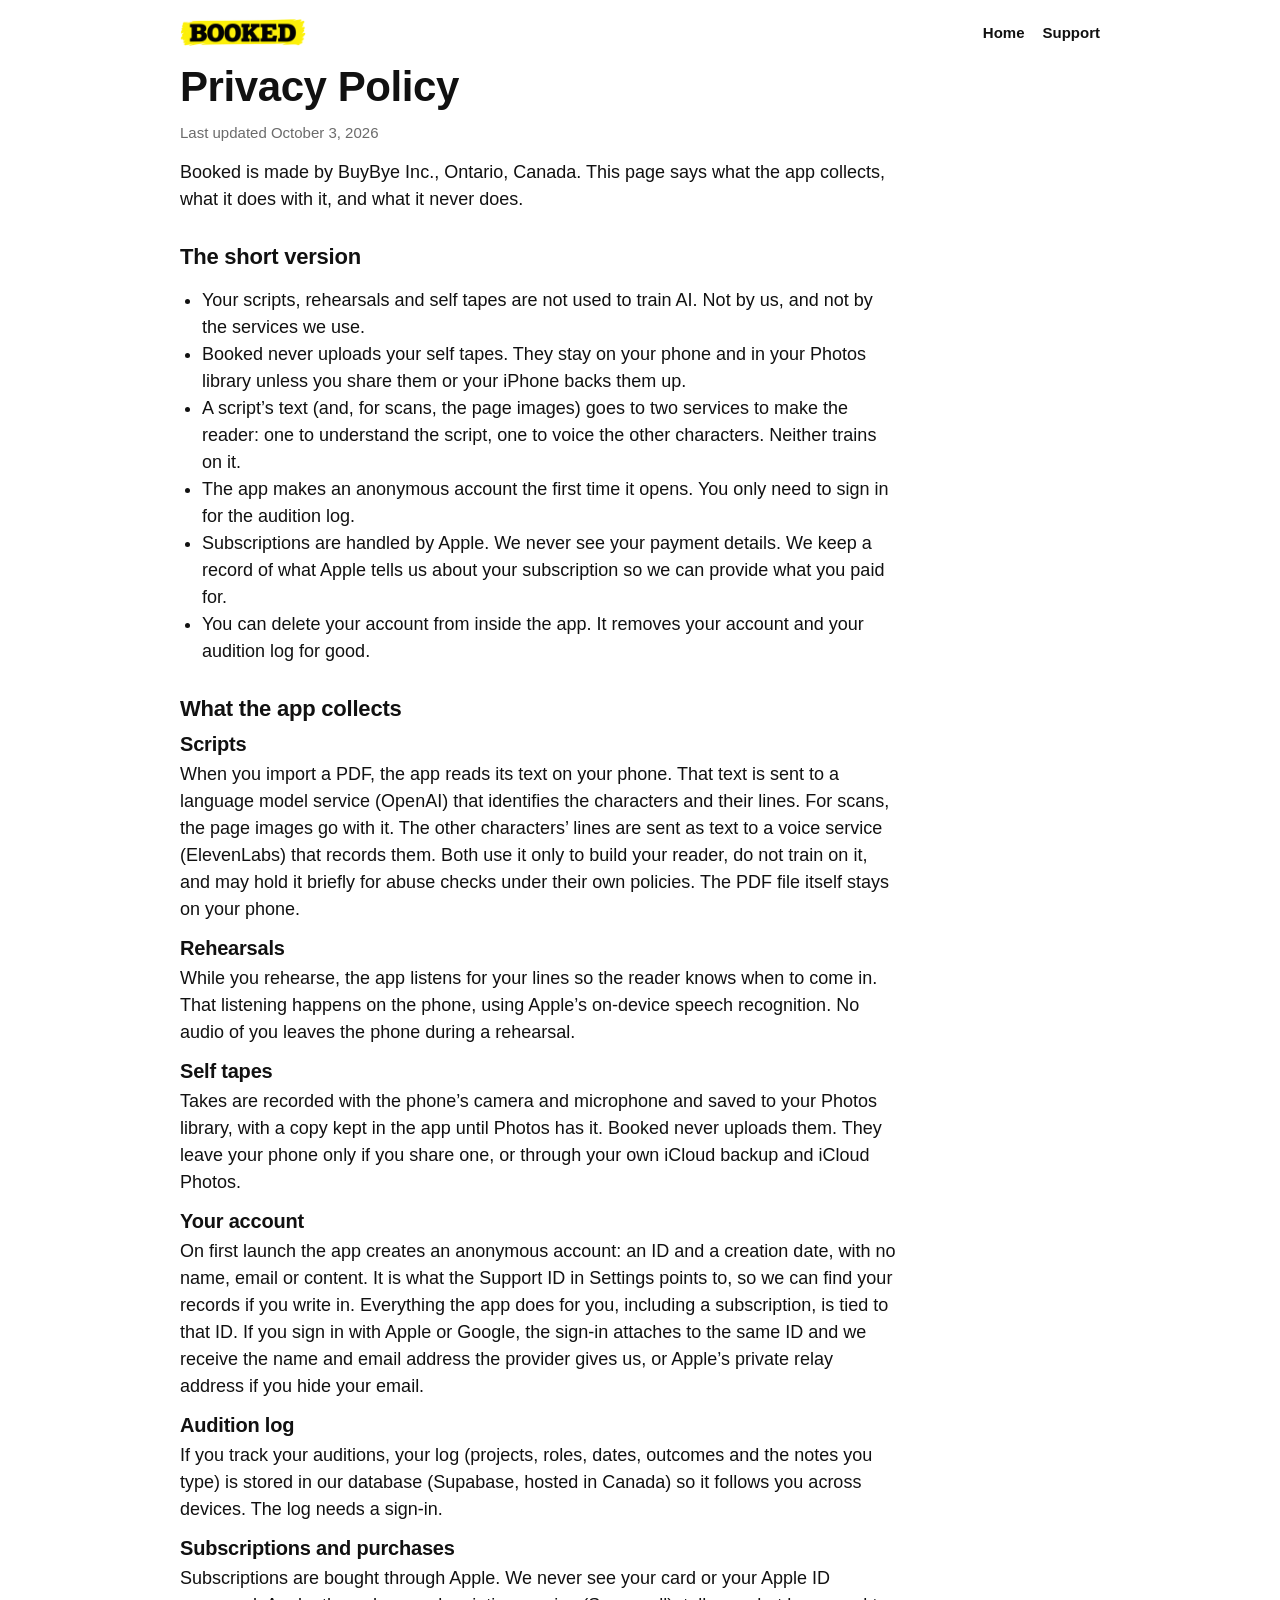
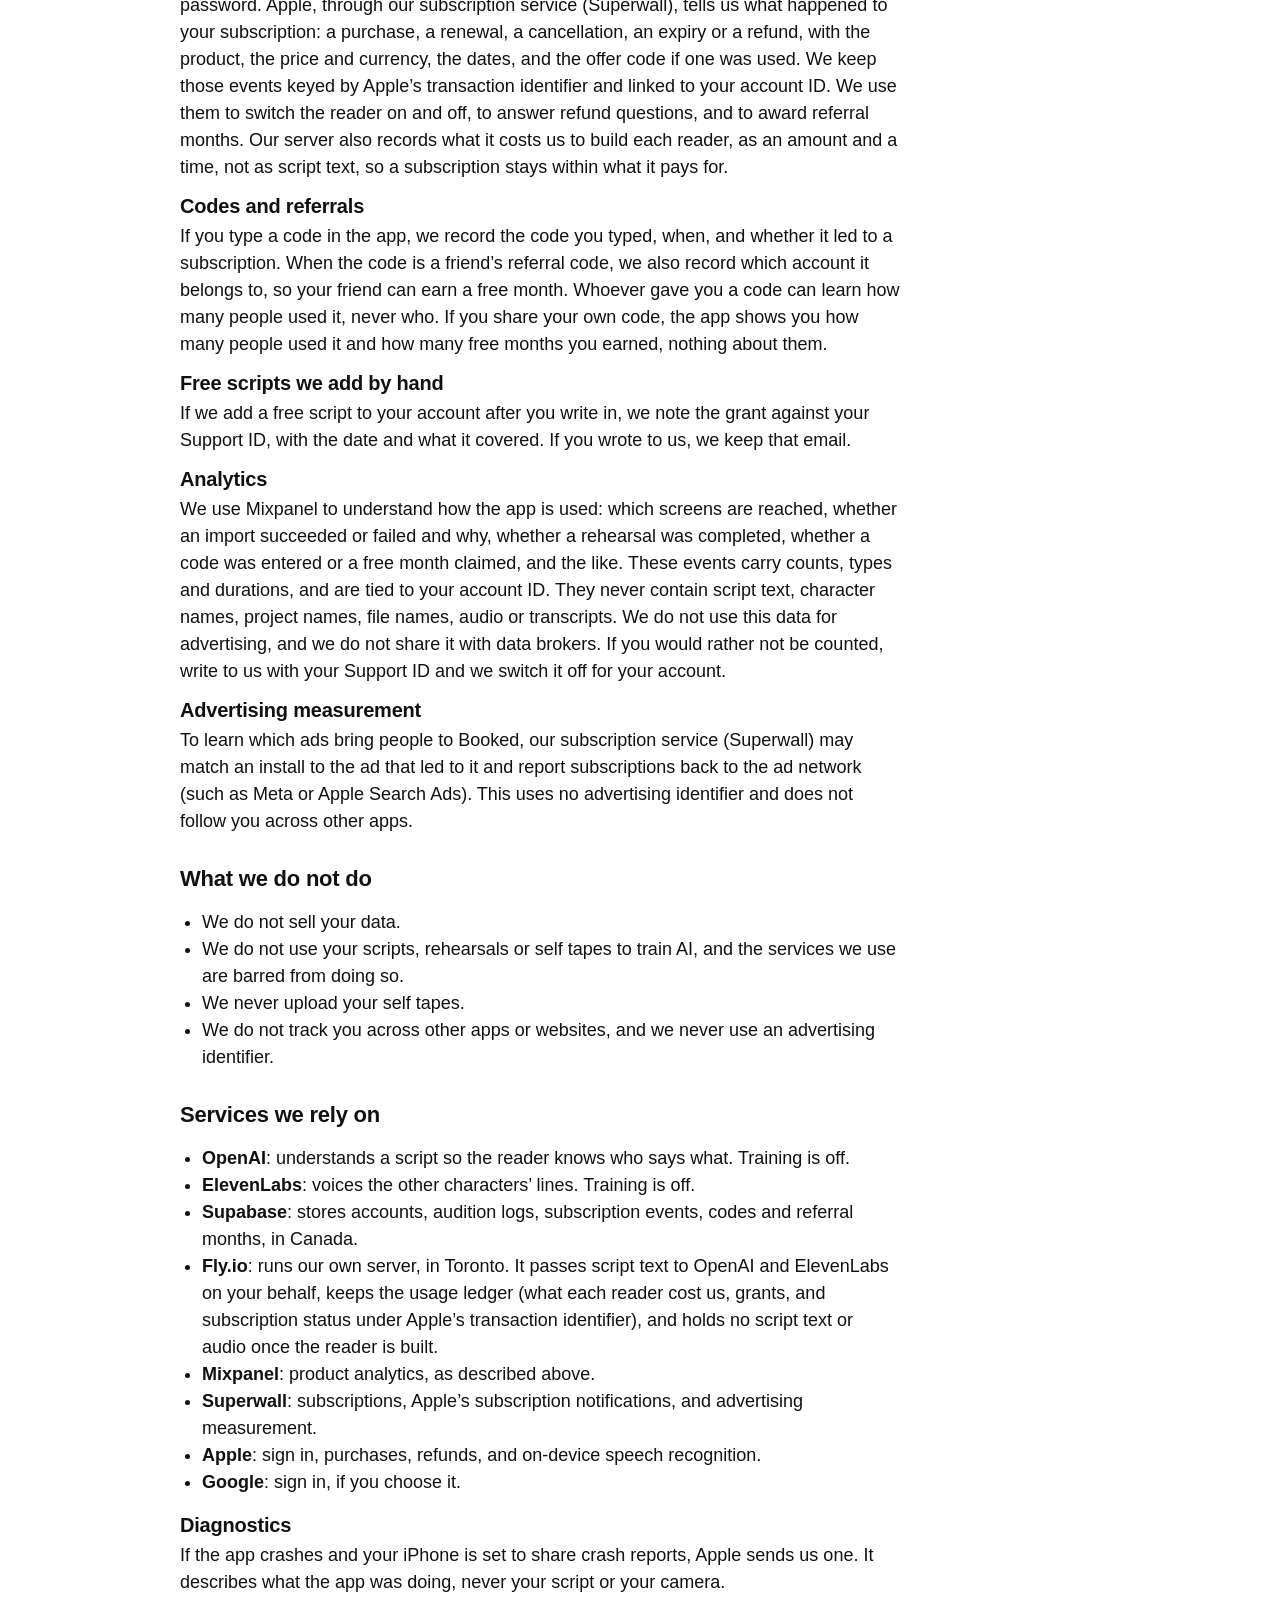
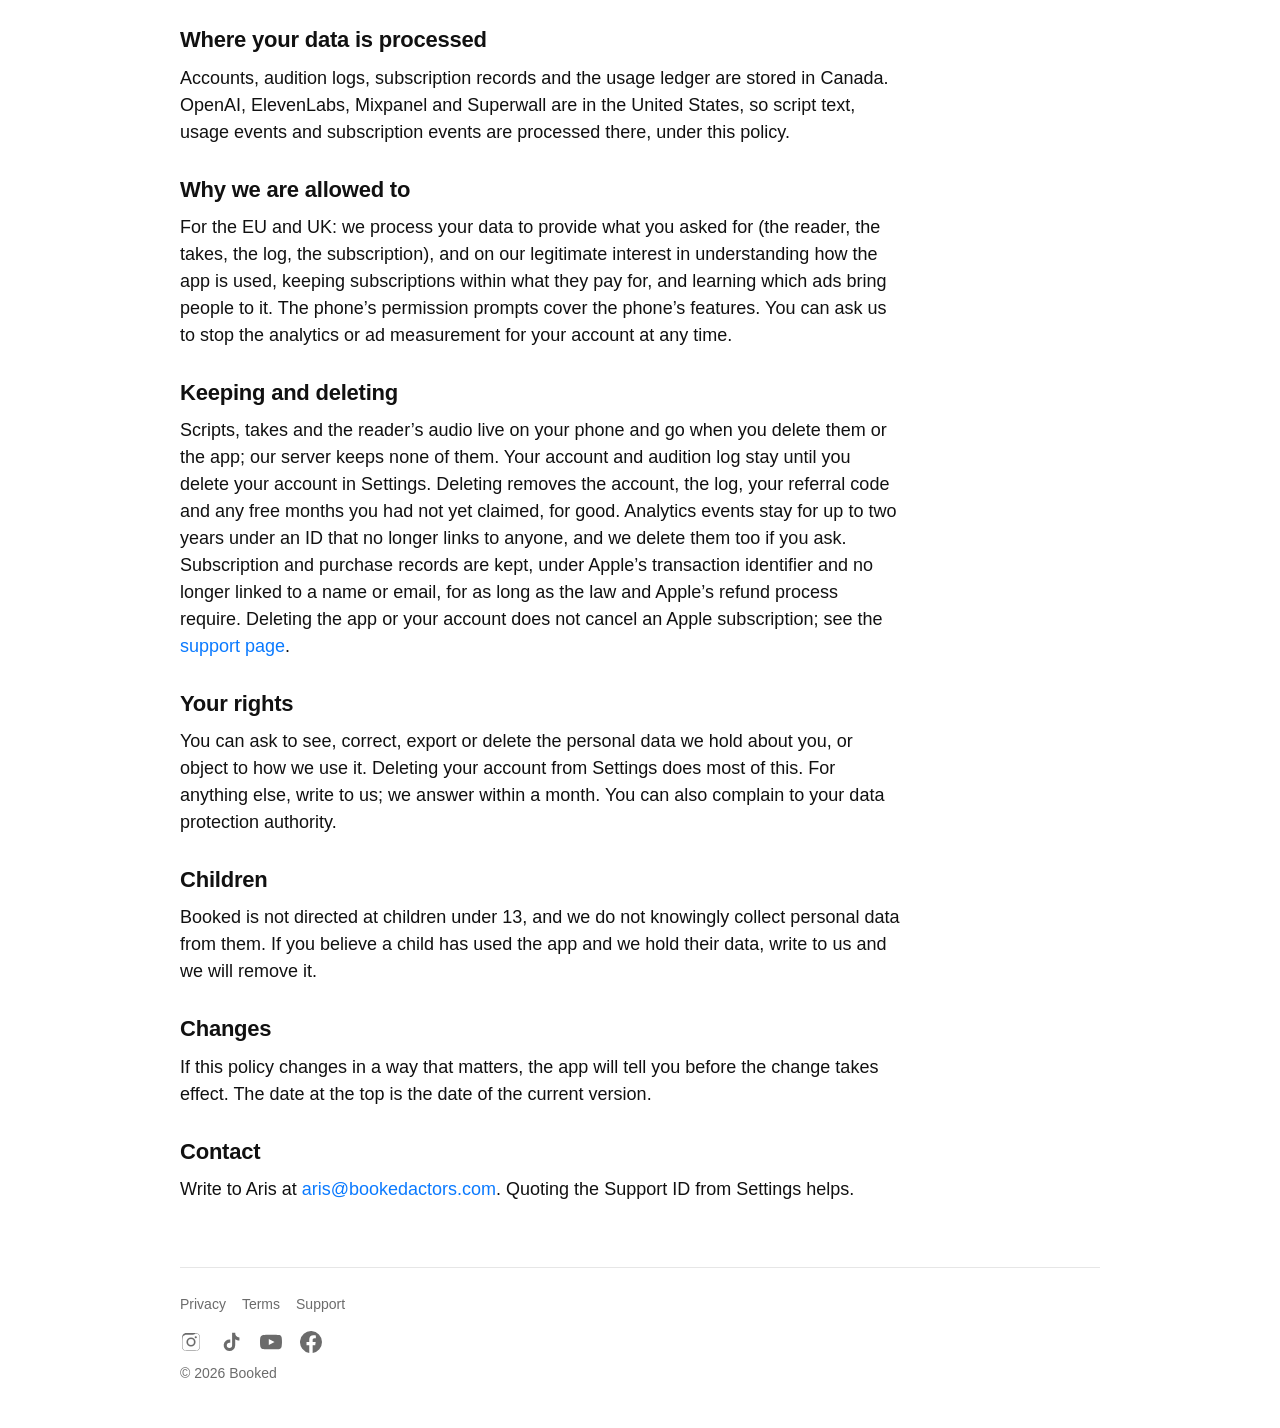
==== commit ff11eafd: "Waitlist for iPhone users outside the six storefronts; self tape without the dash Outside US/UK/IE/C" ====
--- a/public/privacy.html
+++ b/public/privacy.html
@@ -4,7 +4,7 @@
   <meta charset="UTF-8" />
   <meta name="viewport" content="width=device-width, initial-scale=1" />
   <title>Privacy Policy: Booked</title>
-  <meta name="description" content="How Booked handles your scripts, rehearsals, self-tapes, audition log and account." />
+  <meta name="description" content="How Booked handles your scripts, rehearsals, self tapes, audition log and account." />
   <link rel="icon" href="favicon.png" />
   <link rel="apple-touch-icon" href="apple-touch-icon.png" />
   <link rel="canonical" href="https://bookedactors.com/privacy.html" />
@@ -23,8 +23,8 @@
 <p>Booked is made by BuyBye Inc., Ontario, Canada. This page says what the app collects, what it does with it, and what it never does.</p>
 <h2>The short version</h2>
 <ul>
-  <li>Your scripts, rehearsals and self-tapes are not used to train AI. Not by us, and not by the services we use.</li>
-  <li>Booked never uploads your self-tapes. They stay on your phone and in your Photos library unless you share them or your iPhone backs them up.</li>
+  <li>Your scripts, rehearsals and self tapes are not used to train AI. Not by us, and not by the services we use.</li>
+  <li>Booked never uploads your self tapes. They stay on your phone and in your Photos library unless you share them or your iPhone backs them up.</li>
   <li>A script&rsquo;s text (and, for scans, the page images) goes to two services to make the reader: one to understand the script, one to voice the other characters. Neither trains on it.</li>
   <li>The app makes an anonymous account the first time it opens. You only need to sign in for the audition log.</li>
   <li>Subscriptions are handled by Apple. We never see your payment details. We keep a record of what Apple tells us about your subscription so we can provide what you paid for.</li>
@@ -35,7 +35,7 @@
 <p>When you import a PDF, the app reads its text on your phone. That text is sent to a language model service (OpenAI) that identifies the characters and their lines. For scans, the page images go with it. The other characters&rsquo; lines are sent as text to a voice service (ElevenLabs) that records them. Both use it only to build your reader, do not train on it, and may hold it briefly for abuse checks under their own policies. The PDF file itself stays on your phone.</p>
 <h3>Rehearsals</h3>
 <p>While you rehearse, the app listens for your lines so the reader knows when to come in. That listening happens on the phone, using Apple&rsquo;s on-device speech recognition. No audio of you leaves the phone during a rehearsal.</p>
-<h3>Self-tapes</h3>
+<h3>Self tapes</h3>
 <p>Takes are recorded with the phone&rsquo;s camera and microphone and saved to your Photos library, with a copy kept in the app until Photos has it. Booked never uploads them. They leave your phone only if you share one, or through your own iCloud backup and iCloud Photos.</p>
 <h3>Your account</h3>
 <p>On first launch the app creates an anonymous account: an ID and a creation date, with no name, email or content. It is what the Support ID in Settings points to, so we can find your records if you write in. Everything the app does for you, including a subscription, is tied to that ID. If you sign in with Apple or Google, the sign-in attaches to the same ID and we receive the name and email address the provider gives us, or Apple&rsquo;s private relay address if you hide your email.</p>
@@ -54,8 +54,8 @@
 <h2>What we do not do</h2>
 <ul>
   <li>We do not sell your data.</li>
-  <li>We do not use your scripts, rehearsals or self-tapes to train AI, and the services we use are barred from doing so.</li>
-  <li>We never upload your self-tapes.</li>
+  <li>We do not use your scripts, rehearsals or self tapes to train AI, and the services we use are barred from doing so.</li>
+  <li>We never upload your self tapes.</li>
   <li>We do not track you across other apps or websites, and we never use an advertising identifier.</li>
 </ul>
 <h2>Services we rely on</h2>
--- a/public/site.css
+++ b/public/site.css
@@ -53,9 +53,9 @@
 button.store.play:active { transform: translateY(1px); }
 button.store.play small { opacity: 0.75; }
 /* iPhone waitlist, until the App Store badge replaces it: the ink pill, same shape as the Play button. */
-button.store.apple { font: inherit; border: 0; cursor: pointer; background: var(--ink); color: var(--paper); box-shadow: 0 2px 10px rgba(0,0,0,0.18); }
-button.store.apple:hover { filter: brightness(1.15); }
-button.store.apple:active { transform: translateY(1px); }
+.store.apple { font: inherit; border: 0; cursor: pointer; text-decoration: none; background: var(--ink); color: var(--paper); box-shadow: 0 2px 10px rgba(0,0,0,0.18); }
+a.store.apple:hover { text-decoration: none; filter: brightness(1.15); }
+.store.apple:active { transform: translateY(1px); }
 
 /* Waitlist: the one thing a visitor can do before launch */
 /* The Android waitlist is a dialog: nothing on the page but the button */
@@ -174,3 +174,26 @@
   .hero.split .stores { justify-content: flex-start; }
   .band .split .text h2 { font-size: clamp(38px, 5vw, 56px); }
 }
+
+.inapp-hint { color: var(--muted); font-size: 14px; margin: -18px 0 22px; }
+.inapp-card { position: fixed; inset: 0; z-index: 50; background: rgba(0,0,0,0.88); color: #fff; padding: 110px 24px 24px; text-align: center; }
+.inapp-card[hidden] { display: none; }
+.inapp-arrow { position: absolute; top: 6px; right: 14px; font-size: 64px; line-height: 1; }
+.inapp-card p { font-size: 24px; line-height: 1.35; margin: 0; }
+.inapp-card small { display: block; margin-top: 28px; opacity: 0.7; font-size: 14px; }
+
+/* Waitlist for iPhone users outside the six storefronts (Nov 26 2026).
+   The hero button replaces the App Store badge only there; same ink pill, no Apple logo. */
+button.store.apple.elsewhere:hover { filter: brightness(1.15); }
+button.store.apple.elsewhere[hidden], .store[hidden] { display: none; }
+.waitlist .extra { display: flex; gap: 8px; margin: 0 0 8px; }
+.waitlist .extra[hidden] { display: none; }
+.waitlist .extra label { flex: 1; min-width: 0; display: flex; flex-direction: column; gap: 4px; font-size: 13px; color: var(--muted); }
+.waitlist select {
+  height: 52px; padding: 0 12px; font: inherit; font-size: 16px; color: var(--ink); border-radius: 12px;
+  border: 1.5px solid var(--rule); background: var(--paper); width: 100%;
+}
+.waitlist select:focus { outline: none; border-color: var(--ink); }
+footer .elsewhere-note { margin: 0 0 8px; }
+footer .elsewhere-note a { margin: 0; text-decoration: underline; }
+button.store.apple.elsewhere { padding-left: 16px; }
